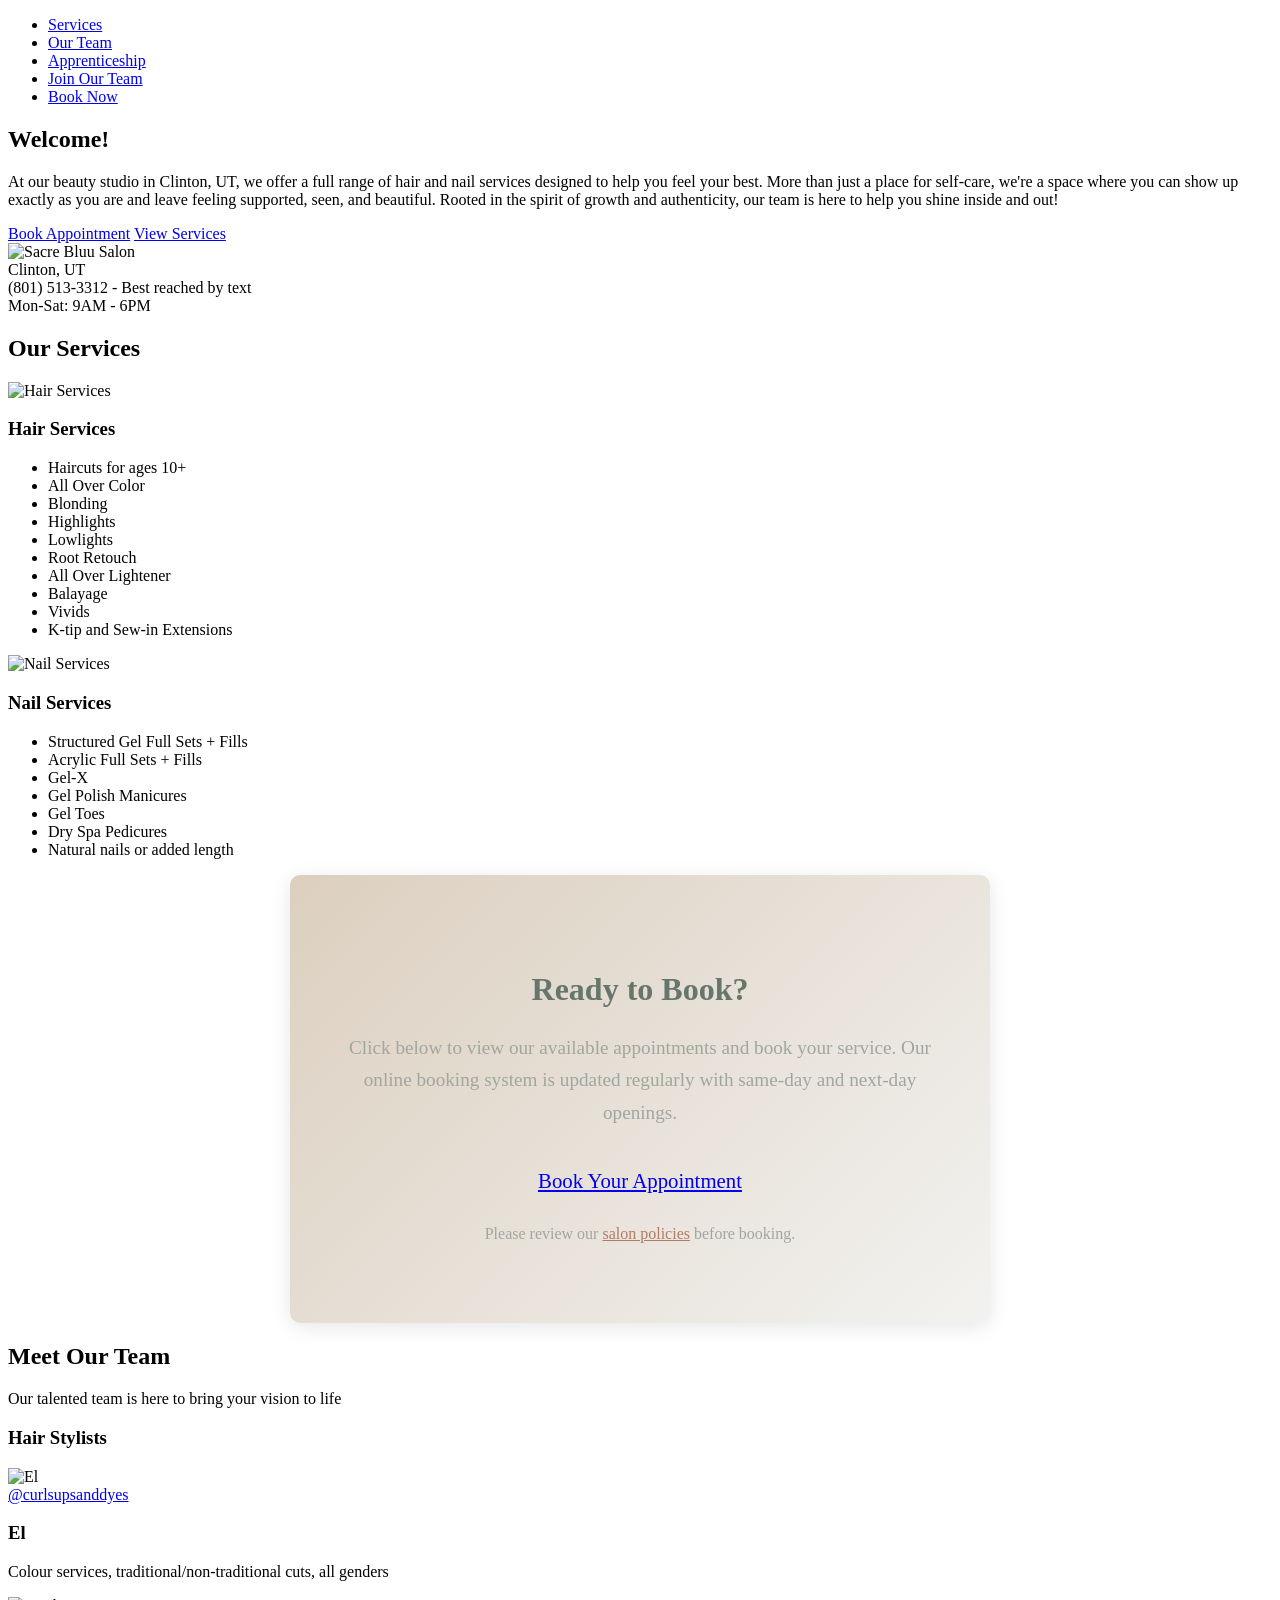
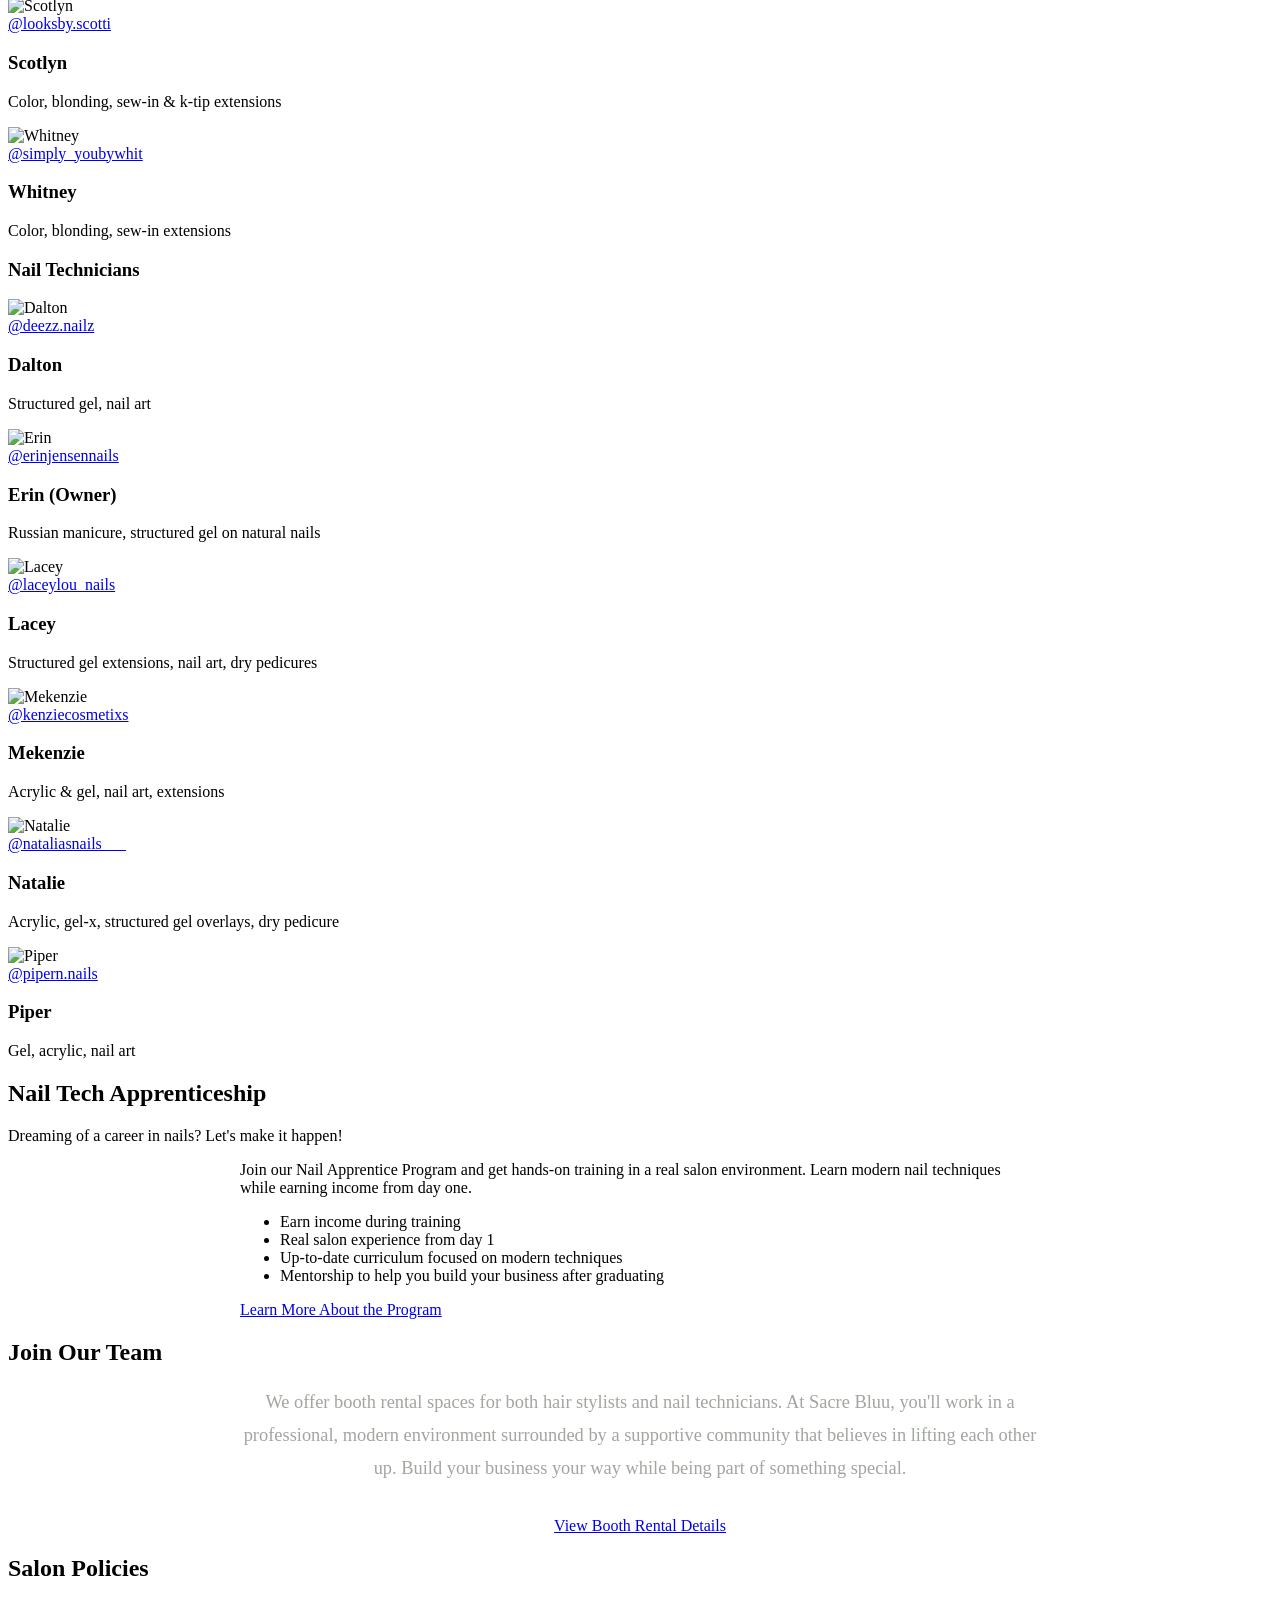
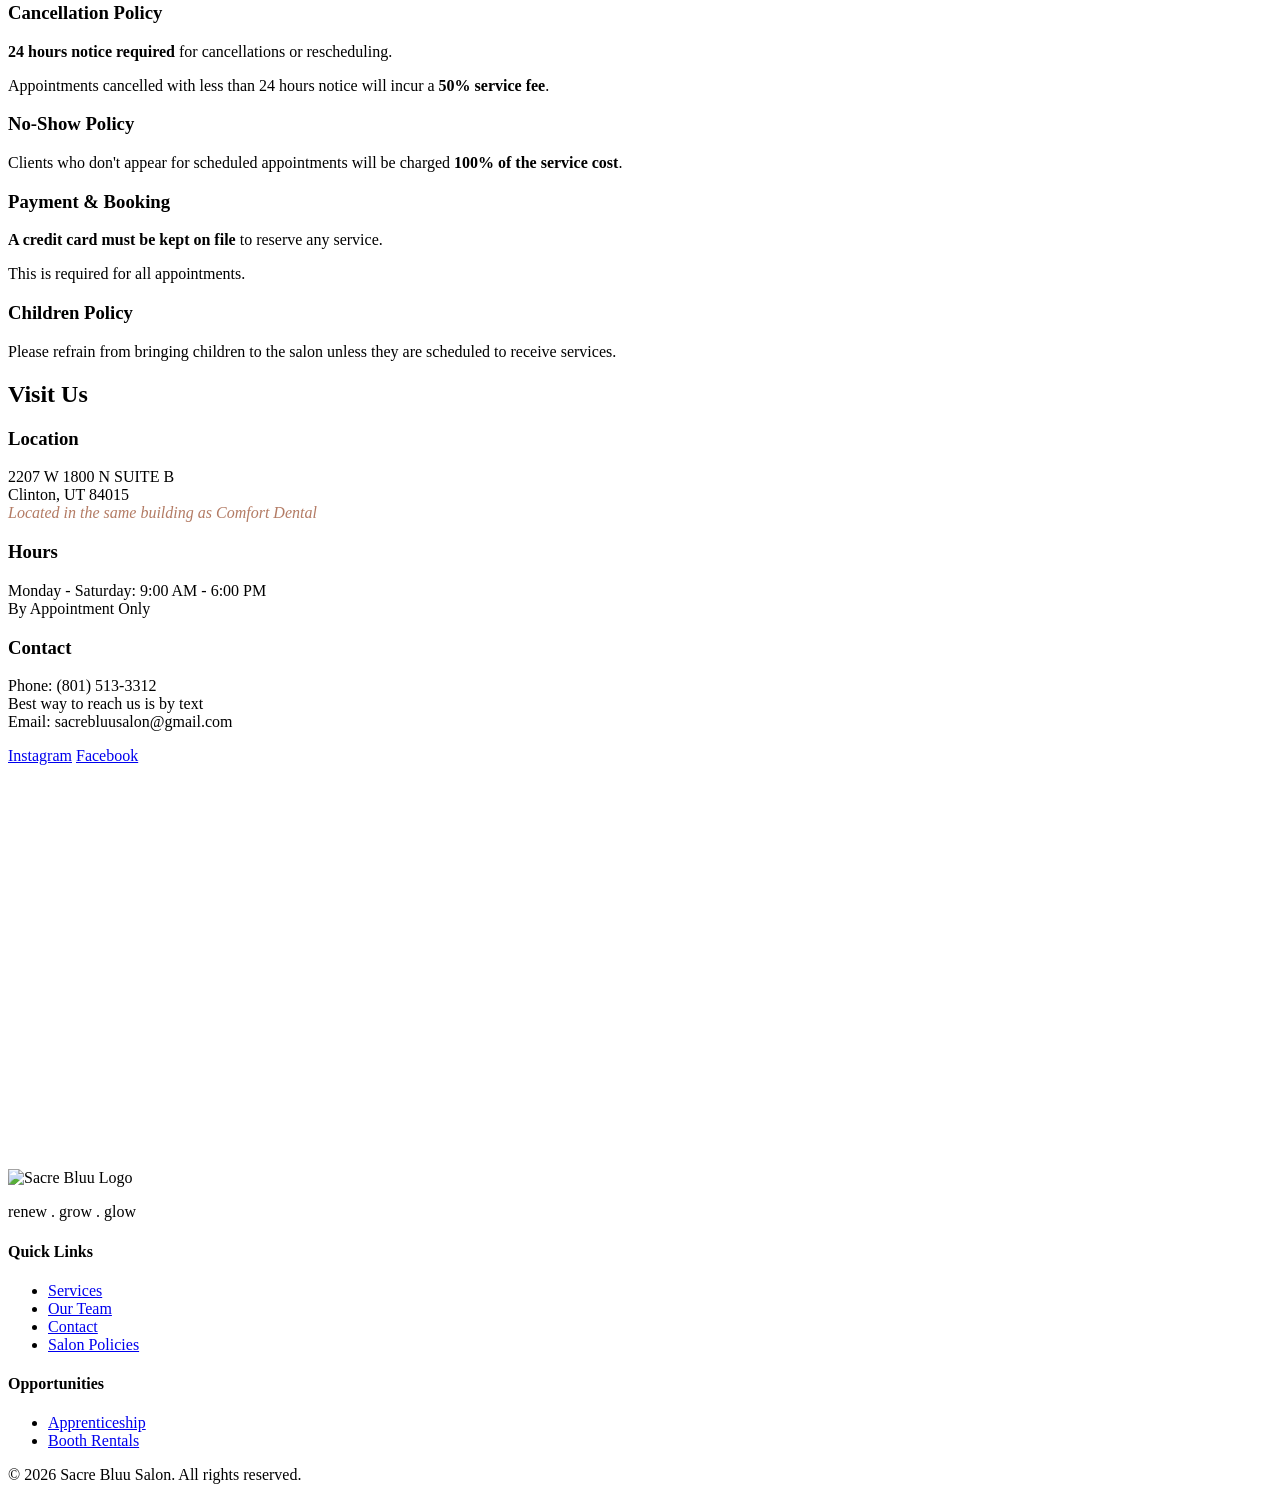
==== index.html @ 14a590ed "Remove Ireland, Macey, and Maloree from team page" ====
<!DOCTYPE html>
<html lang="en">
<head>
    <meta charset="UTF-8">
    <meta name="viewport" content="width=device-width, initial-scale=1.0">
    <title>Sacre Bluu Salon - Hair & Nail Salon in Clinton, UT</title>
    <meta name="description" content="Sacre Bluu Salon offers professional hair and nail services in Clinton, UT. Book your appointment today for a transformative beauty experience.">
    <link rel="stylesheet" href="styles-v3-contemporary.css">
    <link rel="preconnect" href="https://fonts.googleapis.com">
    <link rel="preconnect" href="https://fonts.gstatic.com" crossorigin>
    <link href="https://fonts.googleapis.com/css2?family=Hubballi&display=swap" rel="stylesheet">
</head>
<body>
    <!-- Navigation -->
    <nav class="navbar">
        <div class="container">
            <ul class="nav-menu">
                <li><a href="#services">Services</a></li>
                <li><a href="#team">Our Team</a></li>
                <li><a href="#apprenticeship">Apprenticeship</a></li>
                <li><a href="#join">Join Our Team</a></li>
                <li><a href="https://www.vagaro.com/sacrebluusalon/services" target="_blank" class="btn-book">Book Now</a></li>
            </ul>
        </div>
    </nav>

    <!-- Hero Section - Split Layout -->
    <section id="home" class="hero">
        <div class="hero-grid">
            <div class="hero-content">
                <h1>Welcome!</h1>
                <p class="hero-description">
                    At our beauty studio in Clinton, UT, we offer a full range of hair and nail services designed to help you feel your best. More than just a place for self-care, we're a space where you can show up exactly as you are and leave feeling supported, seen, and beautiful. Rooted in the spirit of growth and authenticity, our team is here to help you shine inside and out!
                </p>
                <div class="hero-buttons">
                    <a href="#booking" class="btn btn-primary">Book Appointment</a>
                    <a href="#services" class="btn btn-secondary">View Services</a>
                </div>
            </div>
            <div class="hero-visual">
                <img src="sacre_bluu_Final_2.png" alt="Sacre Bluu Salon" class="hero-logo-img">
            </div>
        </div>
    </section>

    <!-- Quick Contact Info Bar -->
    <section class="contact-bar">
        <div class="container">
            <div class="contact-info">
                <div class="contact-item">
                    <span>Clinton, UT</span>
                </div>
                <div class="contact-item">
                    <span>(801) 513-3312 - Best reached by text</span>
                </div>
                <div class="contact-item">
                    <span>Mon-Sat: 9AM - 6PM</span>
                </div>
            </div>
        </div>
    </section>

    <!-- Services Section - Grid Cards -->
    <section id="services" class="services">
        <div class="container">
            <h2 class="section-title">Our Services</h2>

            <div class="services-grid">
                <!-- Hair Services -->
                <div class="service-card">
                    <div class="service-image">
                        <img src="images/hair-1.jpg" alt="Hair Services">
                        <div class="service-overlay">
                            <h3>Hair Services</h3>
                        </div>
                    </div>
                    <div class="service-content">
                        <ul class="service-list">
                            <li>Haircuts for ages 10+</li>
                            <li>All Over Color</li>
                            <li>Blonding</li>
                            <li>Highlights</li>
                            <li>Lowlights</li>
                            <li>Root Retouch</li>
                            <li>All Over Lightener</li>
                            <li>Balayage</li>
                            <li>Vivids</li>
                            <li>K-tip and Sew-in Extensions</li>
                        </ul>
                    </div>
                </div>

                <!-- Nail Services -->
                <div class="service-card">
                    <div class="service-image">
                        <img src="images/nails-1.jpg" alt="Nail Services">
                        <div class="service-overlay">
                            <h3>Nail Services</h3>
                        </div>
                    </div>
                    <div class="service-content">
                        <ul class="service-list">
                            <li>Structured Gel Full Sets + Fills</li>
                            <li>Acrylic Full Sets + Fills</li>
                            <li>Gel-X</li>
                            <li>Gel Polish Manicures</li>
                            <li>Gel Toes</li>
                            <li>Dry Spa Pedicures</li>
                            <li>Natural nails or added length</li>
                        </ul>
                    </div>
                </div>
            </div>
        </div>
    </section>

    <!-- Booking Section - Centered -->
    <section id="booking" class="booking-section">
        <div class="container">
            <div style="max-width: 700px; margin: 0 auto; text-align: center;">
                <div style="background: linear-gradient(135deg, #dccfbf 0%, #f2f2f0 100%); padding: 4rem 3rem; border-radius: 10px; box-shadow: 0 4px 20px rgba(0,0,0,0.1);">
                    <h3 style="color: #66766c; font-size: 2rem; margin-bottom: 1.5rem;">Ready to Book?</h3>
                    <p style="color: #a1a69f; font-size: 1.2rem; margin-bottom: 2.5rem; line-height: 1.7;">
                        Click below to view our available appointments and book your service. Our online booking system is updated regularly with same-day and next-day openings.
                    </p>
                    <a href="https://www.vagaro.com/sacrebluusalon/services" target="_blank" class="btn btn-primary" style="font-size: 1.3rem; padding: 1.2rem 3rem;">Book Your Appointment</a>
                    <p style="color: #a1a69f; margin-top: 2rem; font-size: 1rem;">
                        Please review our <a href="#policies" style="color: #b37b64;">salon policies</a> before booking.
                    </p>
                </div>
            </div>
        </div>
    </section>

    <!-- Team Section - Grid with Hover Effects -->
    <section id="team" class="team">
        <div class="container">
            <h2 class="section-title">Meet Our Team</h2>
            <p class="section-subtitle">Our talented team is here to bring your vision to life</p>

            <!-- Hair Stylists -->
            <h3 class="team-group-title">Hair Stylists</h3>
            <div class="team-grid">
                <div class="team-card">
                    <div class="team-photo">
                        <img src="images/team/el.jpg" alt="El">
                        <div class="team-overlay">
                            <a href="https://www.instagram.com/curlsupsanddyes" class="portfolio-link" target="_blank">@curlsupsanddyes</a>
                        </div>
                    </div>
                    <div class="team-info">
                        <h3>El</h3>
                        <p class="specialty">Colour services, traditional/non-traditional cuts, all genders</p>
                    </div>
                </div>

                <div class="team-card">
                    <div class="team-photo">
                        <img src="images/team/scotlyn.jpg" alt="Scotlyn">
                        <div class="team-overlay">
                            <a href="https://www.instagram.com/looksby.scotti" class="portfolio-link" target="_blank">@looksby.scotti</a>
                        </div>
                    </div>
                    <div class="team-info">
                        <h3>Scotlyn</h3>
                        <p class="specialty">Color, blonding, sew-in & k-tip extensions</p>
                    </div>
                </div>

                <div class="team-card">
                    <div class="team-photo">
                        <img src="images/team/whitney.jpg" alt="Whitney">
                        <div class="team-overlay">
                            <a href="https://www.instagram.com/simply_youbywhit" class="portfolio-link" target="_blank">@simply_youbywhit</a>
                        </div>
                    </div>
                    <div class="team-info">
                        <h3>Whitney</h3>
                        <p class="specialty">Color, blonding, sew-in extensions</p>
                    </div>
                </div>
            </div>

            <!-- Nail Technicians -->
            <h3 class="team-group-title">Nail Technicians</h3>
            <div class="team-grid">
                <div class="team-card">
                    <div class="team-photo">
                        <img src="images/team/dalton.jpg" alt="Dalton">
                        <div class="team-overlay">
                            <a href="https://www.instagram.com/deezz.nailz" class="portfolio-link" target="_blank">@deezz.nailz</a>
                        </div>
                    </div>
                    <div class="team-info">
                        <h3>Dalton</h3>
                        <p class="specialty">Structured gel, nail art</p>
                    </div>
                </div>

                <div class="team-card">
                    <div class="team-photo">
                        <img src="images/team/erin.jpg" alt="Erin">
                        <div class="team-overlay">
                            <a href="https://www.instagram.com/erinjensennails" class="portfolio-link" target="_blank">@erinjensennails</a>
                        </div>
                    </div>
                    <div class="team-info">
                        <h3>Erin (Owner)</h3>
                        <p class="specialty">Russian manicure, structured gel on natural nails</p>
                    </div>
                </div>

                <div class="team-card">
                    <div class="team-photo">
                        <img src="images/team/lacey.jpg" alt="Lacey">
                        <div class="team-overlay">
                            <a href="https://www.instagram.com/laceylou_nails" class="portfolio-link" target="_blank">@laceylou_nails</a>
                        </div>
                    </div>
                    <div class="team-info">
                        <h3>Lacey</h3>
                        <p class="specialty">Structured gel extensions, nail art, dry pedicures</p>
                    </div>
                </div>

                <div class="team-card">
                    <div class="team-photo">
                        <img src="images/team/mekenzie.jpg" alt="Mekenzie">
                        <div class="team-overlay">
                            <a href="https://www.instagram.com/kenziecosmetixs" class="portfolio-link" target="_blank">@kenziecosmetixs</a>
                        </div>
                    </div>
                    <div class="team-info">
                        <h3>Mekenzie</h3>
                        <p class="specialty">Acrylic & gel, nail art, extensions</p>
                    </div>
                </div>

                <div class="team-card">
                    <div class="team-photo">
                        <img src="images/team/natalie.jpg" alt="Natalie">
                        <div class="team-overlay">
                            <a href="https://www.instagram.com/nataliasnails___" class="portfolio-link" target="_blank">@nataliasnails___</a>
                        </div>
                    </div>
                    <div class="team-info">
                        <h3>Natalie</h3>
                        <p class="specialty">Acrylic, gel-x, structured gel overlays, dry pedicure</p>
                    </div>
                </div>

                <div class="team-card">
                    <div class="team-photo">
                        <img src="images/team/piper.jpg" alt="Piper">
                        <div class="team-overlay">
                            <a href="https://www.instagram.com/pipern.nails" class="portfolio-link" target="_blank">@pipern.nails</a>
                        </div>
                    </div>
                    <div class="team-info">
                        <h3>Piper</h3>
                        <p class="specialty">Gel, acrylic, nail art</p>
                    </div>
                </div>
            </div>
        </div>
    </section>

    <!-- Nail Tech Apprenticeship Section -->
    <section id="apprenticeship" class="opportunities">
        <div class="container">
            <h2 class="section-title">Nail Tech Apprenticeship</h2>
            <p class="section-subtitle">Dreaming of a career in nails? Let's make it happen!</p>

            <div style="max-width: 800px; margin: 0 auto;">
                <div class="opportunity-featured">
                    <p>Join our Nail Apprentice Program and get hands-on training in a real salon environment. Learn modern nail techniques while earning income from day one.</p>
                    <ul class="opportunity-details">
                        <li>Earn income during training</li>
                        <li>Real salon experience from day 1</li>
                        <li>Up-to-date curriculum focused on modern techniques</li>
                        <li>Mentorship to help you build your business after graduating</li>
                    </ul>
                    <a href="apprenticeship.html" class="btn btn-primary">Learn More About the Program</a>
                </div>
            </div>
        </div>
    </section>

    <!-- Join Our Team Section -->
    <section id="join" class="booking-section">
        <div class="container">
            <h2 class="section-title">Join Our Team</h2>

            <div style="max-width: 800px; margin: 0 auto; text-align: center;">
                <p style="color: #a1a69f; font-size: 1.15rem; line-height: 1.8; margin-bottom: 2rem;">
                    We offer booth rental spaces for both hair stylists and nail technicians. At Sacre Bluu, you'll work in a professional, modern environment surrounded by a supportive community that believes in lifting each other up. Build your business your way while being part of something special.
                </p>
                <a href="booth-rentals.html" class="btn btn-primary">View Booth Rental Details</a>
            </div>
        </div>
    </section>

    <!-- Salon Policies Section -->
    <section id="policies" class="policies-section">
        <div class="container">
            <h2 class="section-title">Salon Policies</h2>

            <div class="policies-grid">
                <div class="policy-card">
                    <h3>Cancellation Policy</h3>
                    <p><strong>24 hours notice required</strong> for cancellations or rescheduling.</p>
                    <p>Appointments cancelled with less than 24 hours notice will incur a <strong>50% service fee</strong>.</p>
                </div>

                <div class="policy-card">
                    <h3>No-Show Policy</h3>
                    <p>Clients who don't appear for scheduled appointments will be charged <strong>100% of the service cost</strong>.</p>
                </div>

                <div class="policy-card">
                    <h3>Payment & Booking</h3>
                    <p><strong>A credit card must be kept on file</strong> to reserve any service.</p>
                    <p>This is required for all appointments.</p>
                </div>

                <div class="policy-card">
                    <h3>Children Policy</h3>
                    <p>Please refrain from bringing children to the salon unless they are scheduled to receive services.</p>
                </div>
            </div>
        </div>
    </section>

    <!-- Contact Section -->
    <section id="contact" class="contact">
        <div class="container">
            <h2 class="section-title">Visit Us</h2>
            <div class="contact-grid">
                <div class="contact-details">
                    <h3>Location</h3>
                    <p>2207 W 1800 N SUITE B<br>
                    Clinton, UT 84015<br>
                    <em style="color: #b37b64;">Located in the same building as Comfort Dental</em></p>

                    <h3>Hours</h3>
                    <p>Monday - Saturday: 9:00 AM - 6:00 PM<br>By Appointment Only</p>

                    <h3>Contact</h3>
                    <p>Phone: (801) 513-3312<br>
                    Best way to reach us is by text<br>
                    Email: sacrebluusalon@gmail.com</p>

                    <div class="social-links">
                        <a href="https://www.instagram.com/sacrebluusalon" target="_blank">Instagram</a>
                        <a href="https://www.facebook.com/share/1ECDSo3Jy6/" target="_blank">Facebook</a>
                    </div>
                </div>
                <div class="contact-map">
                    <!-- Google Maps Embed -->
                    <iframe
                        src="https://www.google.com/maps/embed?pb=!1m18!1m12!1m3!1d3006.8!2d-112.0655!3d41.1526!2m3!1f0!2f0!3f0!3m2!1i1024!2i768!4f13.1!3m3!1m2!1s0x8753057e8c8e8e5!2s2207+W+1800+N+Suite+B,+Clinton,+UT+84015!5e0!3m2!1sen!2sus!4v1234567890"
                        width="100%"
                        height="400"
                        style="border:0;"
                        allowfullscreen=""
                        loading="lazy"
                        referrerpolicy="no-referrer-when-downgrade">
                    </iframe>
                </div>
            </div>
        </div>
    </section>

    <!-- Footer -->
    <footer class="footer">
        <div class="container">
            <div class="footer-content">
                <div class="footer-section">
                    <img src="sacre_bluu_Final_2.png" alt="Sacre Bluu Logo" class="footer-logo">
                    <p>renew . grow . glow</p>
                </div>
                <div class="footer-section">
                    <h4>Quick Links</h4>
                    <ul>
                        <li><a href="#services">Services</a></li>
                        <li><a href="#team">Our Team</a></li>
                        <li><a href="#contact">Contact</a></li>
                        <li><a href="#policies">Salon Policies</a></li>
                    </ul>
                </div>
                <div class="footer-section">
                    <h4>Opportunities</h4>
                    <ul>
                        <li><a href="apprenticeship.html">Apprenticeship</a></li>
                        <li><a href="booth-rentals.html">Booth Rentals</a></li>
                    </ul>
                </div>
            </div>
            <div class="footer-bottom">
                <p>&copy; 2026 Sacre Bluu Salon. All rights reserved.</p>
            </div>
        </div>
    </footer>
</body>
</html>
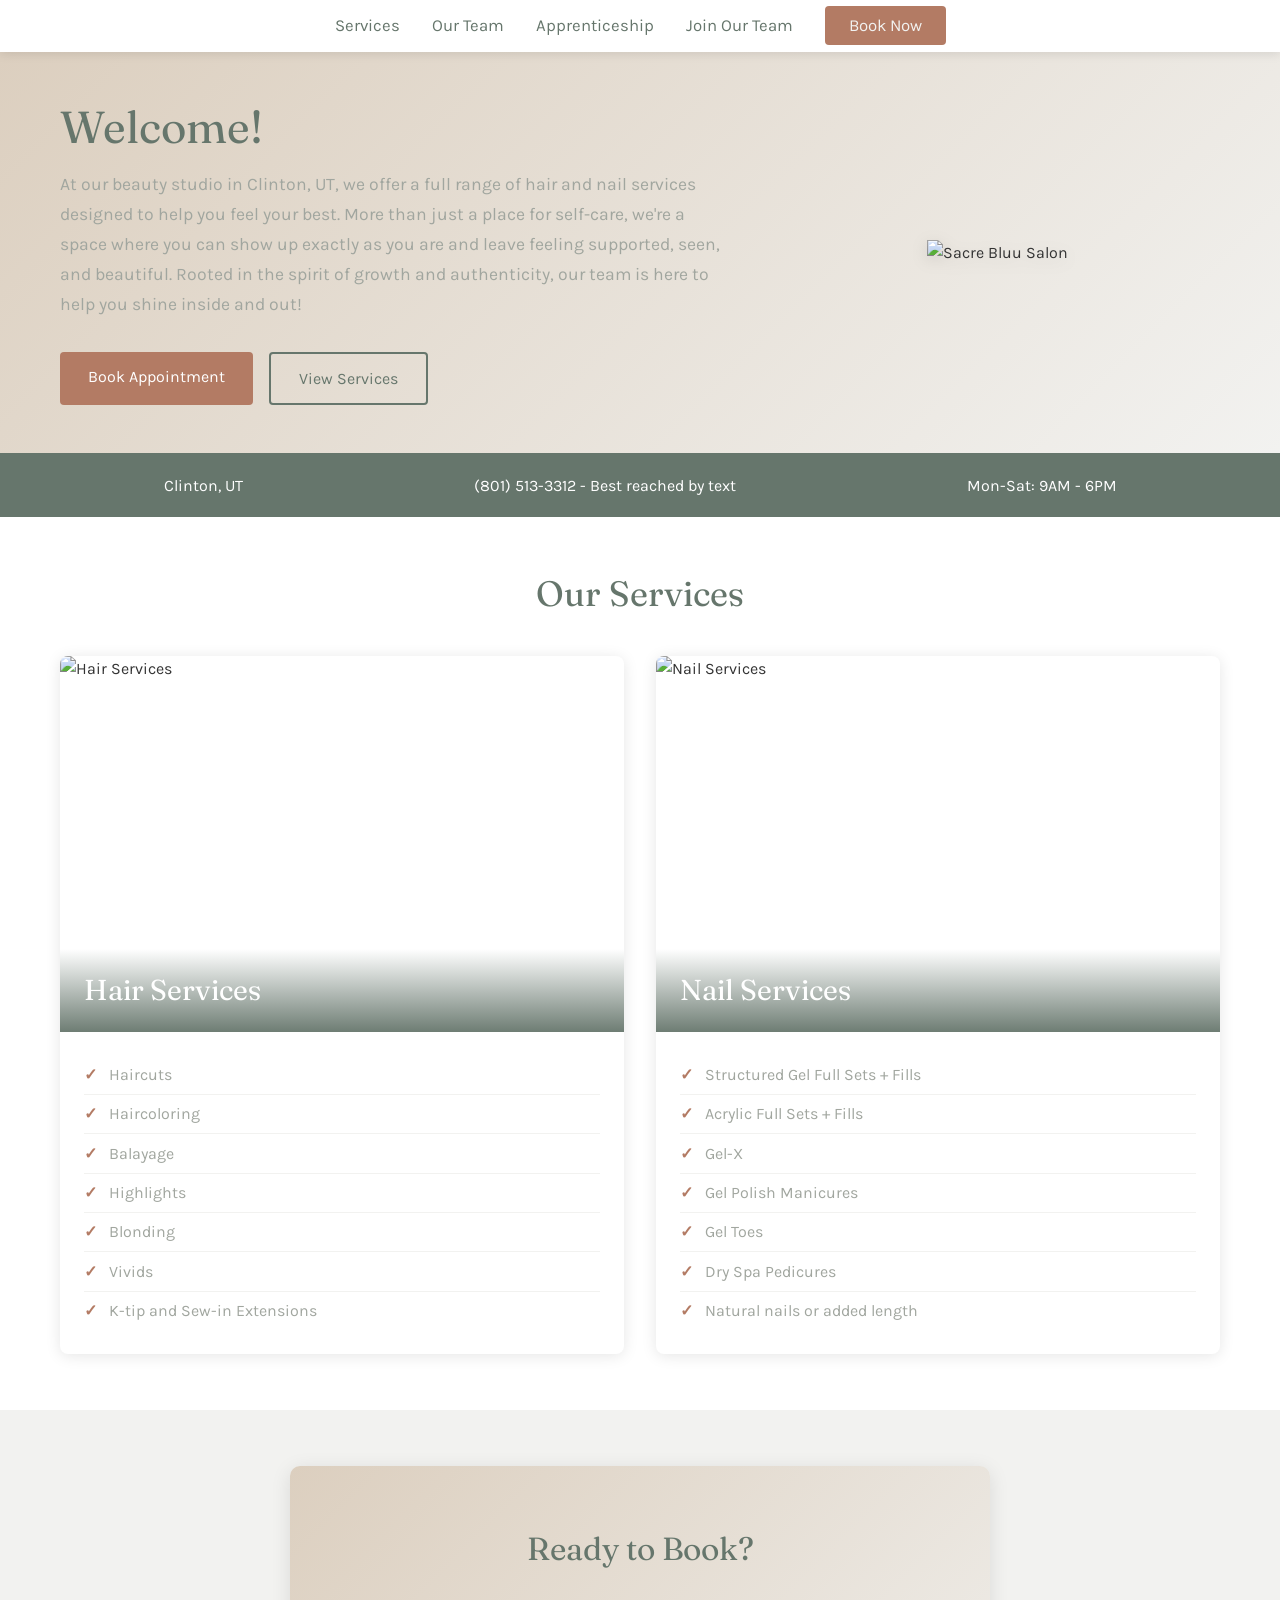
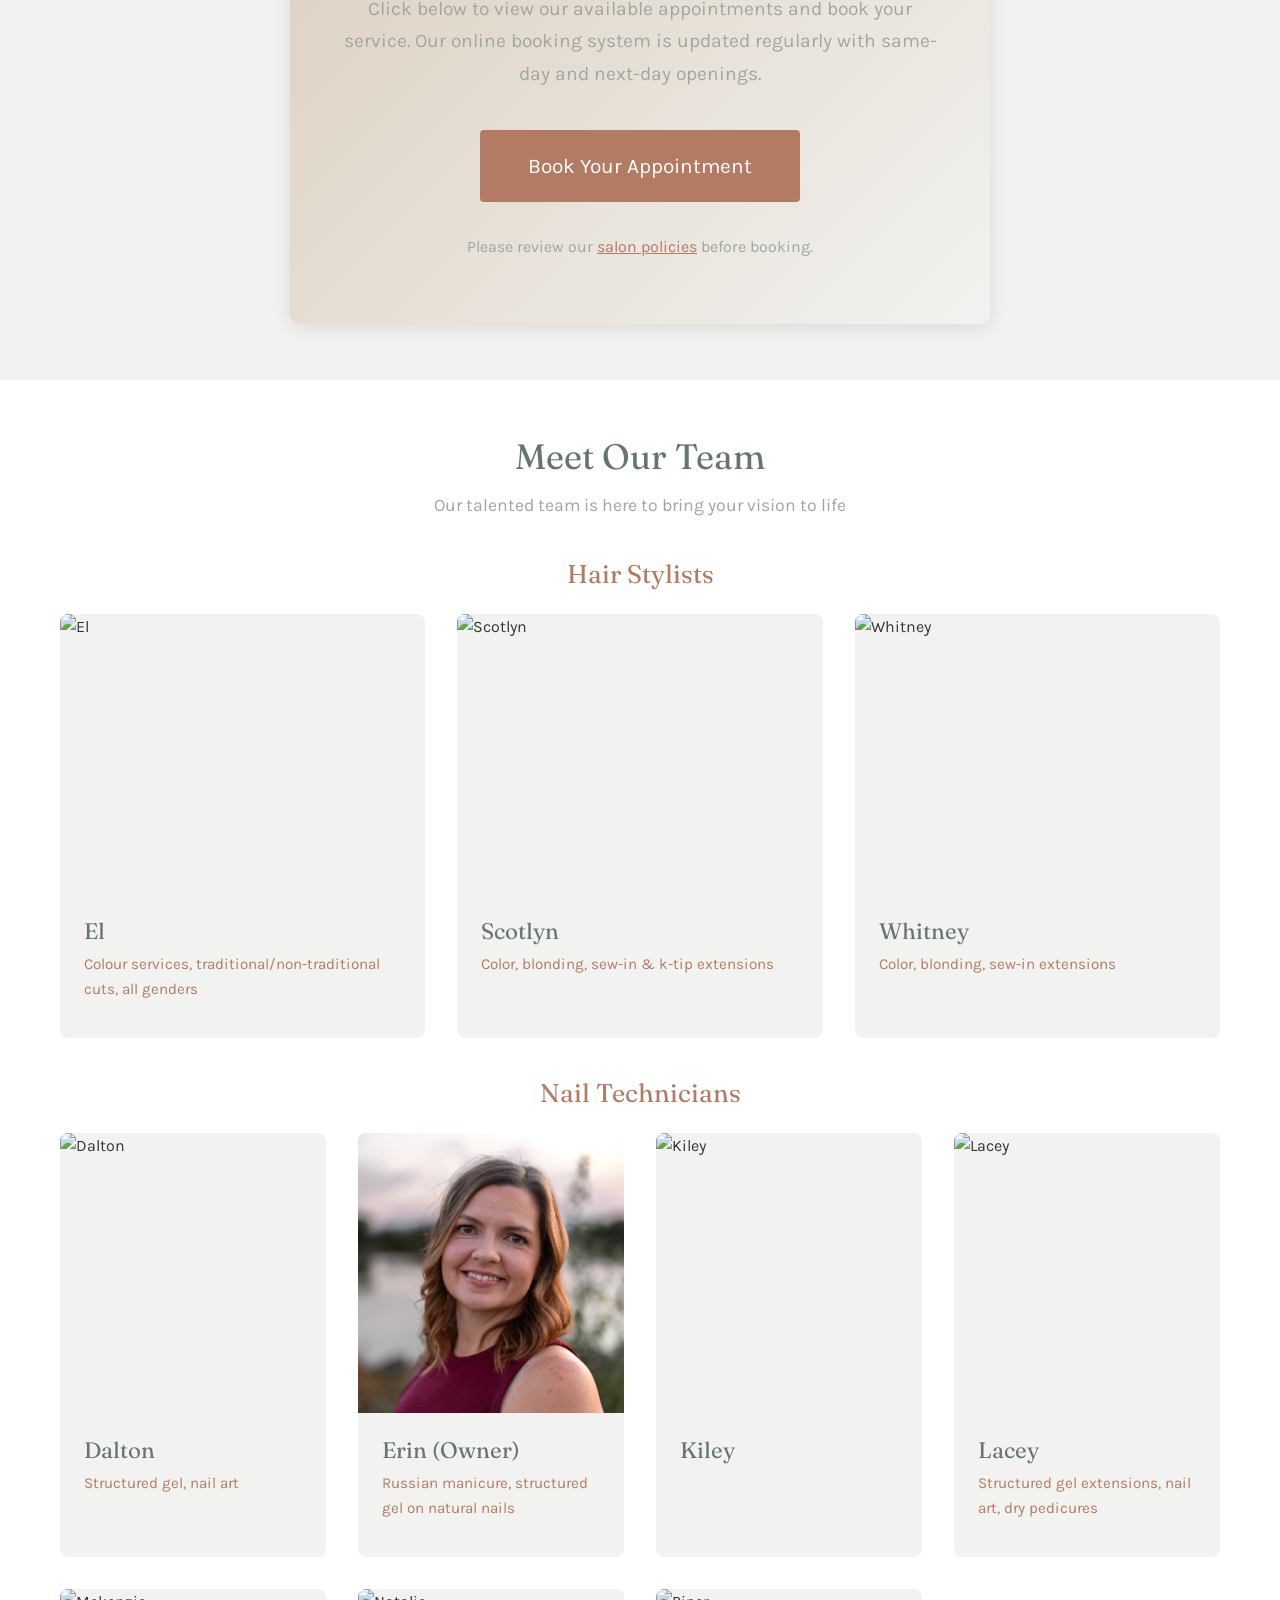
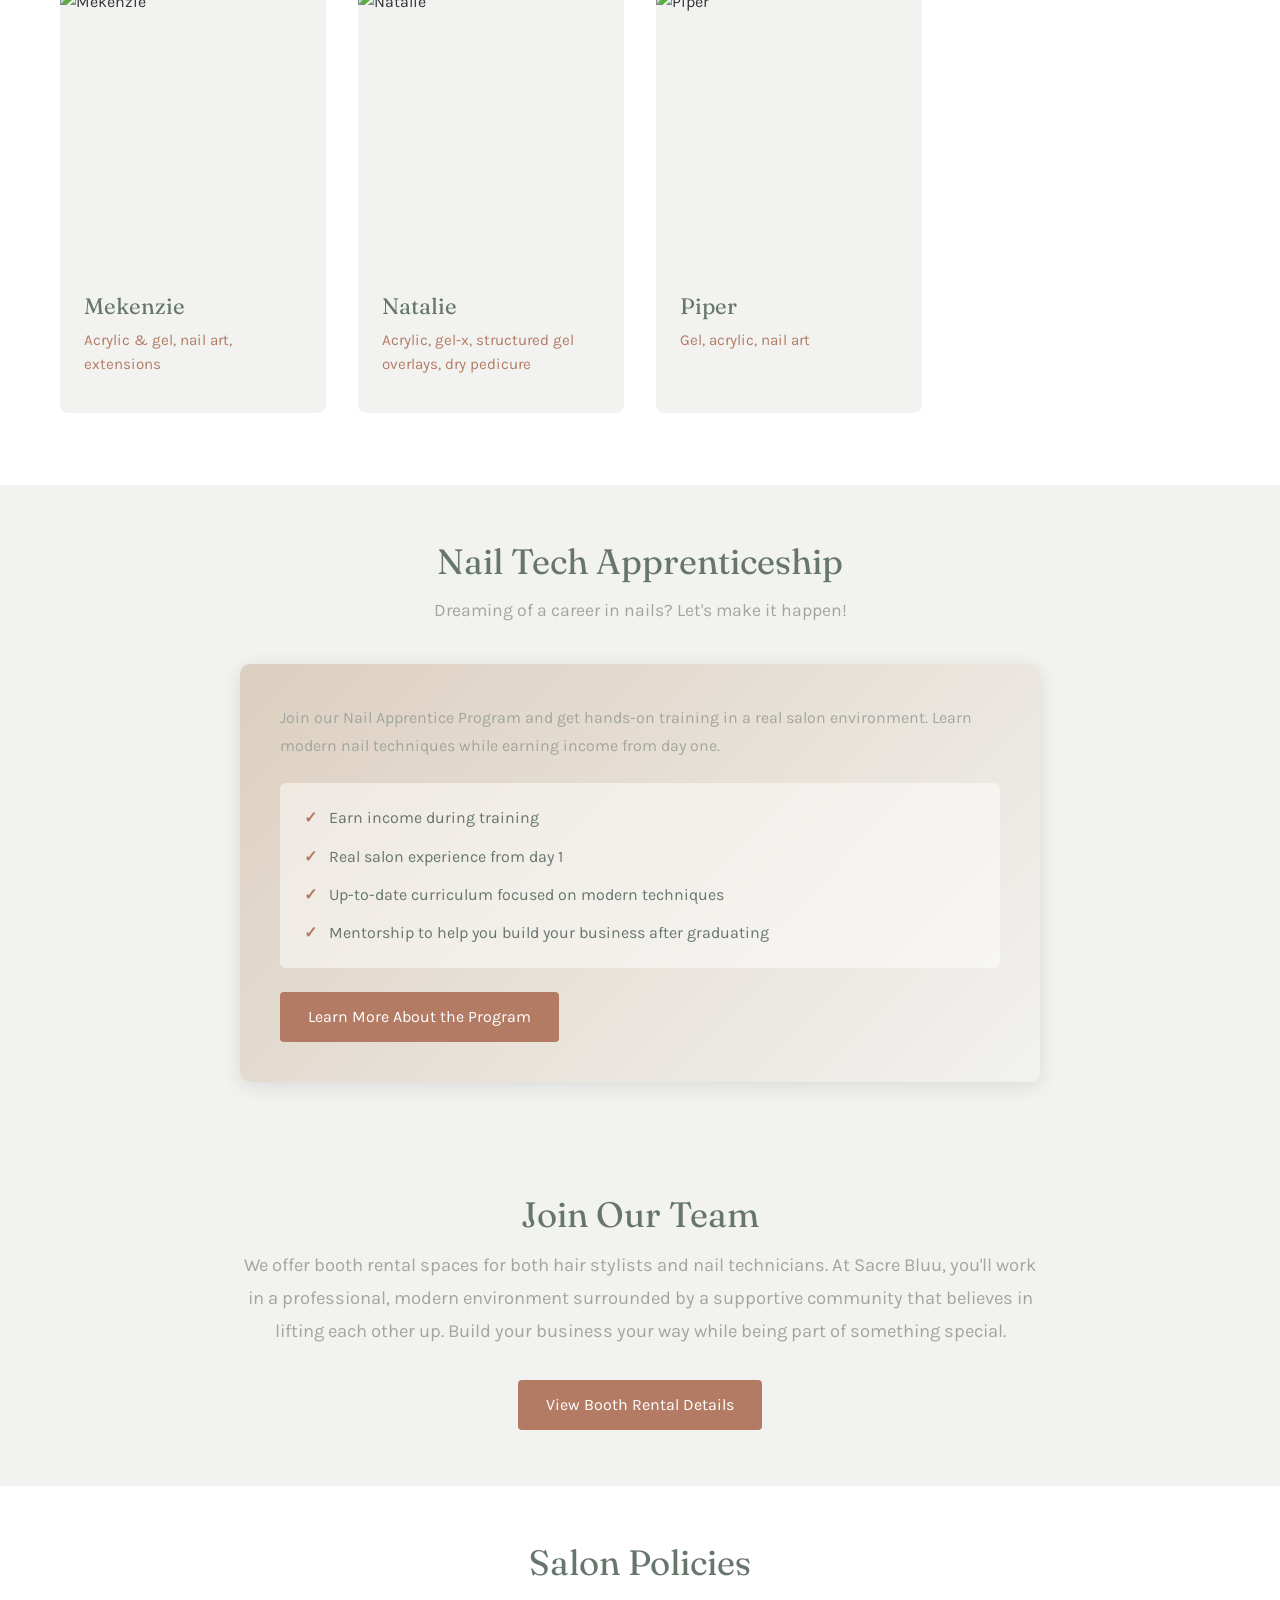
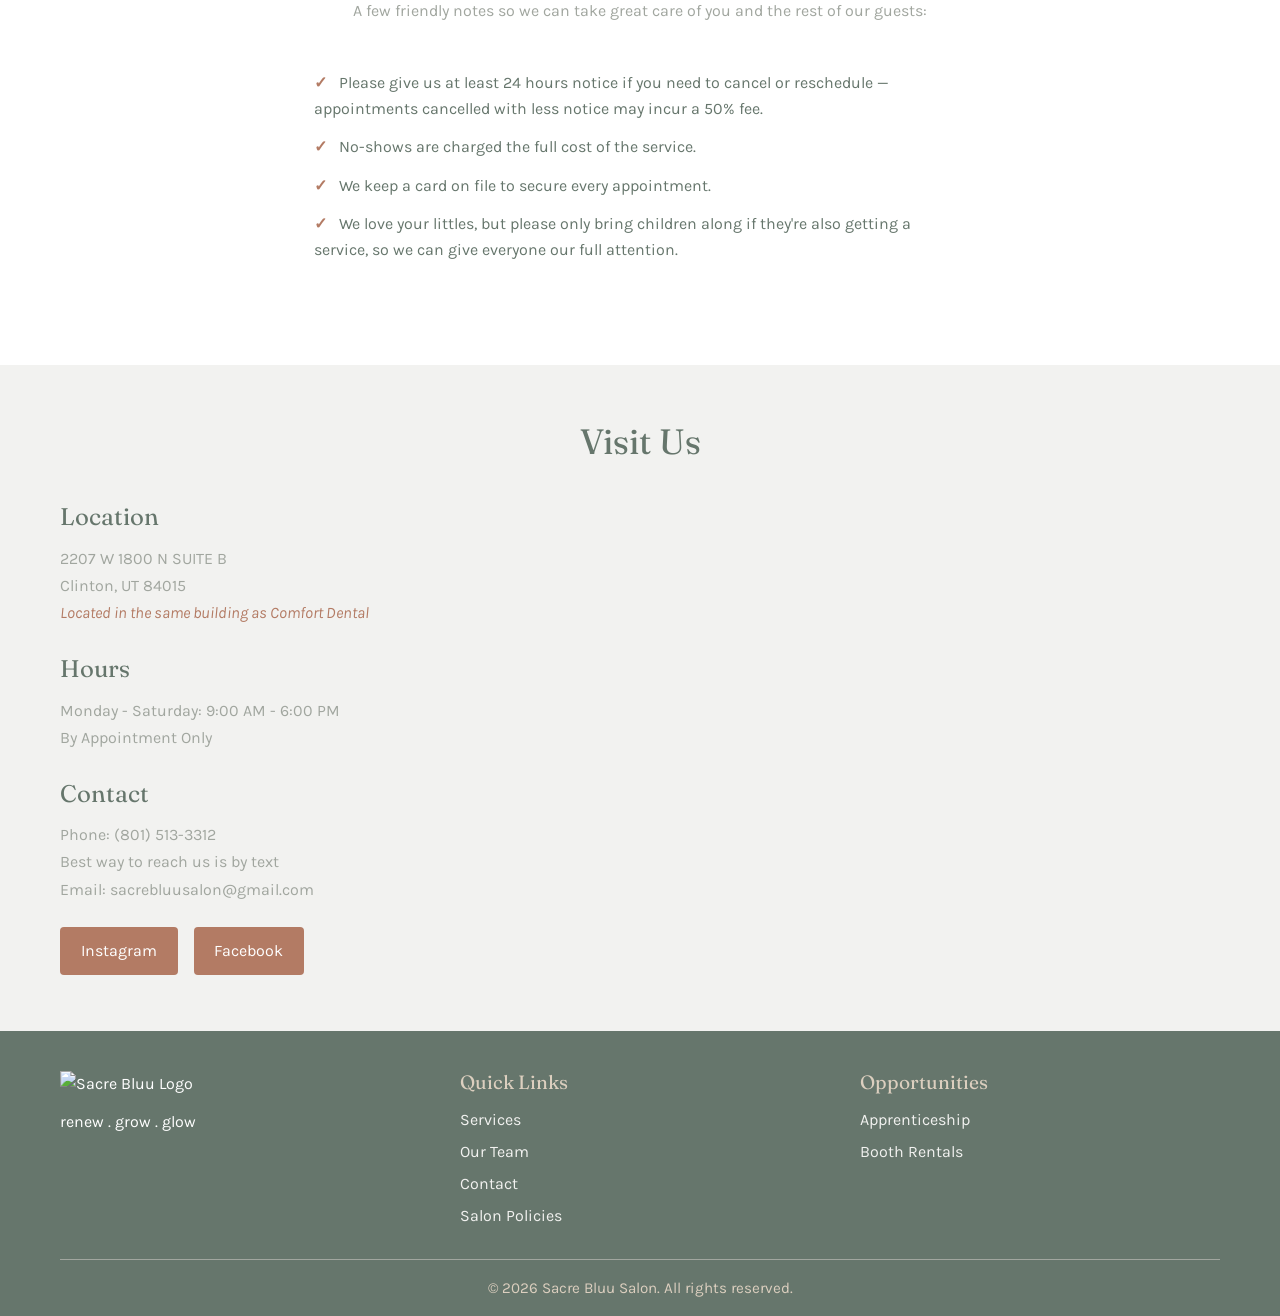
==== commit 4cb88765: "Update apprenticeship, booth rentals, and team pages - Apprenticeship: new schedule/pricing/dates, l" ====
--- a/index.html
+++ b/index.html
@@ -8,7 +8,7 @@
     <link rel="stylesheet" href="styles-v3-contemporary.css">
     <link rel="preconnect" href="https://fonts.googleapis.com">
     <link rel="preconnect" href="https://fonts.gstatic.com" crossorigin>
-    <link href="https://fonts.googleapis.com/css2?family=Hubballi&display=swap" rel="stylesheet">
+    <link href="https://fonts.googleapis.com/css2?family=Fraunces:opsz,wght@9..144,300..700&family=Karla:wght@400;500;600;700&display=swap" rel="stylesheet">
 </head>
 <body>
     <!-- Navigation -->
@@ -17,8 +17,8 @@
             <ul class="nav-menu">
                 <li><a href="#services">Services</a></li>
                 <li><a href="#team">Our Team</a></li>
-                <li><a href="#apprenticeship">Apprenticeship</a></li>
-                <li><a href="#join">Join Our Team</a></li>
+                <li><a href="apprenticeship.html">Apprenticeship</a></li>
+                <li><a href="booth-rentals.html">Join Our Team</a></li>
                 <li><a href="https://www.vagaro.com/sacrebluusalon/services" target="_blank" class="btn-book">Book Now</a></li>
             </ul>
         </div>
@@ -68,7 +68,7 @@
             <div class="services-grid">
                 <!-- Hair Services -->
                 <div class="service-card">
-                    <div class="service-image">
+                    <div class="service-image short">
                         <img src="images/hair-1.jpg" alt="Hair Services">
                         <div class="service-overlay">
                             <h3>Hair Services</h3>
@@ -76,14 +76,11 @@
                     </div>
                     <div class="service-content">
                         <ul class="service-list">
-                            <li>Haircuts for ages 10+</li>
-                            <li>All Over Color</li>
+                            <li>Haircuts</li>
+                            <li>Haircoloring</li>
+                            <li>Balayage</li>
+                            <li>Highlights</li>
                             <li>Blonding</li>
-                            <li>Highlights</li>
-                            <li>Lowlights</li>
-                            <li>Root Retouch</li>
-                            <li>All Over Lightener</li>
-                            <li>Balayage</li>
                             <li>Vivids</li>
                             <li>K-tip and Sew-in Extensions</li>
                         </ul>
@@ -92,7 +89,7 @@
 
                 <!-- Nail Services -->
                 <div class="service-card">
-                    <div class="service-image">
+                    <div class="service-image short">
                         <img src="images/nails-1.jpg" alt="Nail Services">
                         <div class="service-overlay">
                             <h3>Nail Services</h3>
@@ -199,7 +196,7 @@
 
                 <div class="team-card">
                     <div class="team-photo">
-                        <img src="images/team/erin.jpg" alt="Erin">
+                        <img src="images/team/erin3.jpg" alt="Erin" style="object-position: center 8%;">
                         <div class="team-overlay">
                             <a href="https://www.instagram.com/erinjensennails" class="portfolio-link" target="_blank">@erinjensennails</a>
                         </div>
@@ -207,6 +204,18 @@
                     <div class="team-info">
                         <h3>Erin (Owner)</h3>
                         <p class="specialty">Russian manicure, structured gel on natural nails</p>
+                    </div>
+                </div>
+
+                <div class="team-card">
+                    <div class="team-photo">
+                        <img src="images/team/kiley.jpg" alt="Kiley">
+                        <div class="team-overlay">
+                            <a href="https://www.instagram.com/n4sty_nails" class="portfolio-link" target="_blank">@n4sty_nails</a>
+                        </div>
+                    </div>
+                    <div class="team-info">
+                        <h3>Kiley</h3>
                     </div>
                 </div>
 
@@ -305,28 +314,16 @@
         <div class="container">
             <h2 class="section-title">Salon Policies</h2>
 
-            <div class="policies-grid">
-                <div class="policy-card">
-                    <h3>Cancellation Policy</h3>
-                    <p><strong>24 hours notice required</strong> for cancellations or rescheduling.</p>
-                    <p>Appointments cancelled with less than 24 hours notice will incur a <strong>50% service fee</strong>.</p>
-                </div>
-
-                <div class="policy-card">
-                    <h3>No-Show Policy</h3>
-                    <p>Clients who don't appear for scheduled appointments will be charged <strong>100% of the service cost</strong>.</p>
-                </div>
-
-                <div class="policy-card">
-                    <h3>Payment & Booking</h3>
-                    <p><strong>A credit card must be kept on file</strong> to reserve any service.</p>
-                    <p>This is required for all appointments.</p>
-                </div>
-
-                <div class="policy-card">
-                    <h3>Children Policy</h3>
-                    <p>Please refrain from bringing children to the salon unless they are scheduled to receive services.</p>
-                </div>
+            <div style="max-width: 700px; margin: 0 auto;">
+                <p style="color: #a1a69f; text-align: center; margin-bottom: 1.5rem; line-height: 1.7;">
+                    A few friendly notes so we can take great care of you and the rest of our guests:
+                </p>
+                <ul class="opportunity-details">
+                    <li>Please give us at least 24 hours notice if you need to cancel or reschedule — appointments cancelled with less notice may incur a 50% fee.</li>
+                    <li>No-shows are charged the full cost of the service.</li>
+                    <li>We keep a card on file to secure every appointment.</li>
+                    <li>We love your littles, but please only bring children along if they're also getting a service, so we can give everyone our full attention.</li>
+                </ul>
             </div>
         </div>
     </section>
--- a/styles-v3-contemporary.css
+++ b/styles-v3-contemporary.css
@@ -0,0 +1,907 @@
+/*
+  Sacre Bluu Salon - Version 3: Contemporary Grid Layout
+
+  Color Palette (from style guide):
+  - #66766c (muted sage green)
+  - #b37b64 (earthy terracotta)
+  - #a1a69f (sophisticated gray-green)
+  - #dccfbf (creamy beige)
+  - #f2f2f0 (subtle off-white)
+
+  Typography: Fraunces (headlines), Karla (body & UI text)
+
+  Layout Features:
+  - Hero with split layout (text left, logo right)
+  - Services in grid cards (compact, images above text)
+  - Booking with side-by-side info
+  - Team grid with hover effects
+  - Opportunities in horizontal layout
+  - Modern asymmetric spacing
+  - Tighter, more compact layout
+  - Less padding, more content visible
+*/
+
+/* ===== RESET & BASE STYLES ===== */
+* {
+    margin: 0;
+    padding: 0;
+    box-sizing: border-box;
+}
+
+body {
+    font-family: 'Karla', sans-serif;
+    color: #333;
+    line-height: 1.6;
+    background-color: #f2f2f0;
+}
+
+.container {
+    max-width: 1200px;
+    margin: 0 auto;
+    padding: 0 20px;
+}
+
+/* ===== TYPOGRAPHY ===== */
+h1, h2, h3, h4 {
+    font-family: 'Fraunces', serif;
+    font-weight: 400;
+    line-height: 1.2;
+}
+
+h1 {
+    font-size: 2.8rem;
+    margin-bottom: 1rem;
+}
+
+h2 {
+    font-size: 2.2rem;
+}
+
+h3 {
+    font-size: 1.6rem;
+}
+
+h4 {
+    font-size: 1.3rem;
+}
+
+.section-title {
+    text-align: center;
+    color: #66766c;
+    margin-bottom: 0.8rem;
+}
+
+.section-subtitle {
+    text-align: center;
+    color: #a1a69f;
+    font-size: 1.1rem;
+    margin-bottom: 2.5rem;
+}
+
+/* ===== BUTTONS ===== */
+.btn {
+    display: inline-block;
+    padding: 12px 28px;
+    text-decoration: none;
+    border-radius: 4px;
+    font-size: 1rem;
+    transition: all 0.3s ease;
+    cursor: pointer;
+    border: none;
+}
+
+.btn-small {
+    padding: 8px 20px;
+    font-size: 0.95rem;
+}
+
+.btn-primary {
+    background-color: #b37b64;
+    color: white;
+}
+
+.btn-primary:hover {
+    background-color: #9a6854;
+    transform: translateY(-2px);
+}
+
+.btn-secondary {
+    background-color: transparent;
+    color: #66766c;
+    border: 2px solid #66766c;
+}
+
+.btn-secondary:hover {
+    background-color: #66766c;
+    color: white;
+}
+
+.btn-book {
+    background-color: #b37b64;
+    color: #f2f2f0 !important;
+    padding: 10px 24px;
+    border-radius: 4px;
+    text-decoration: none;
+}
+
+.btn-book:hover {
+    background-color: #9a6854;
+    color: white !important;
+}
+
+/* ===== NAVIGATION ===== */
+.navbar {
+    background-color: white;
+    box-shadow: 0 2px 10px rgba(0,0,0,0.1);
+    position: sticky;
+    top: 0;
+    z-index: 100;
+}
+
+.navbar .container {
+    display: flex;
+    justify-content: center;
+    align-items: center;
+    padding: 0.8rem 20px;
+}
+
+.logo-img {
+    height: 70px;
+    width: auto;
+}
+
+.salon-name {
+    font-size: 1.5rem;
+    font-weight: 400;
+    color: #b37b64;
+    letter-spacing: 2px;
+}
+
+.nav-menu {
+    display: flex;
+    list-style: none;
+    gap: 2rem;
+    align-items: center;
+}
+
+.nav-menu a {
+    text-decoration: none;
+    color: #66766c;
+    font-size: 1.05rem;
+    transition: color 0.3s;
+}
+
+.nav-menu a:hover {
+    color: #b37b64;
+}
+
+/* ===== HERO SECTION - SPLIT LAYOUT ===== */
+.hero {
+    background: linear-gradient(135deg, #dccfbf 0%, #f2f2f0 100%);
+    padding: 3rem 0;
+}
+
+.hero-grid {
+    display: grid;
+    grid-template-columns: 1.2fr 0.8fr;
+    gap: 3rem;
+    align-items: center;
+    max-width: 1200px;
+    margin: 0 auto;
+    padding: 0 20px;
+}
+
+.hero-content h1 {
+    color: #66766c;
+    margin-bottom: 1rem;
+}
+
+.hero-description {
+    font-size: 1.1rem;
+    color: #a1a69f;
+    margin-bottom: 2rem;
+    line-height: 1.7;
+}
+
+.hero-buttons {
+    display: flex;
+    gap: 1rem;
+    flex-wrap: wrap;
+}
+
+.hero-visual {
+    display: flex;
+    justify-content: center;
+    align-items: center;
+}
+
+.hero-logo-img {
+    max-width: 100%;
+    height: auto;
+    max-height: 280px;
+    filter: drop-shadow(0 4px 8px rgba(0,0,0,0.1));
+}
+
+/* ===== CONTACT BAR ===== */
+.contact-bar {
+    background-color: #66766c;
+    color: white;
+    padding: 1.2rem 0;
+}
+
+.contact-info {
+    display: flex;
+    justify-content: space-around;
+    align-items: center;
+    flex-wrap: wrap;
+    gap: 1.5rem;
+}
+
+.contact-item {
+    display: flex;
+    align-items: center;
+    gap: 0.5rem;
+    font-size: 1rem;
+}
+
+.contact-item .icon {
+    font-size: 1.2rem;
+}
+
+/* ===== SERVICES SECTION - GRID CARDS ===== */
+.services {
+    padding: 3.5rem 0;
+    background-color: white;
+}
+
+.services-grid {
+    display: grid;
+    grid-template-columns: repeat(auto-fit, minmax(450px, 1fr));
+    gap: 2rem;
+    margin-top: 2.5rem;
+}
+
+.service-card {
+    background-color: white;
+    border-radius: 8px;
+    overflow: hidden;
+    box-shadow: 0 2px 15px rgba(0,0,0,0.1);
+    transition: transform 0.3s, box-shadow 0.3s;
+}
+
+.service-card:hover {
+    transform: translateY(-5px);
+    box-shadow: 0 8px 30px rgba(0,0,0,0.15);
+}
+
+.service-image {
+    width: 100%;
+    height: 200px;
+    overflow: hidden;
+    position: relative;
+}
+
+.service-image img {
+    width: 100%;
+    height: 100%;
+    object-fit: cover;
+    transition: transform 0.3s;
+}
+
+.service-image.square {
+    height: auto;
+    aspect-ratio: 1 / 1;
+}
+
+.service-image.short {
+    height: auto;
+    aspect-ratio: 3 / 2;
+}
+
+.service-image.short img {
+    object-position: center;
+}
+
+.service-card:hover .service-image img {
+    transform: scale(1.05);
+}
+
+.service-overlay {
+    position: absolute;
+    bottom: 0;
+    left: 0;
+    right: 0;
+    background: linear-gradient(to top, rgba(102, 118, 108, 0.95), transparent);
+    padding: 1.5rem;
+}
+
+.service-overlay h3 {
+    color: white;
+    margin: 0;
+    font-size: 1.8rem;
+}
+
+.service-content {
+    padding: 1.5rem;
+}
+
+.service-list {
+    list-style: none;
+    color: #a1a69f;
+}
+
+.service-list li {
+    padding: 0.4rem 0;
+    border-bottom: 1px solid #f2f2f0;
+    font-size: 1rem;
+}
+
+.service-list li:last-child {
+    border-bottom: none;
+}
+
+.service-list li:before {
+    content: "✓ ";
+    color: #b37b64;
+    font-weight: bold;
+    margin-right: 0.5rem;
+}
+
+/* ===== BOOKING SECTION - SIDE BY SIDE ===== */
+.booking-section {
+    padding: 3.5rem 0;
+    background-color: #f2f2f0;
+}
+
+.booking-grid {
+    display: grid;
+    grid-template-columns: 0.9fr 1.1fr;
+    gap: 3rem;
+    margin-top: 2rem;
+}
+
+.booking-info h2 {
+    color: #66766c;
+    margin-bottom: 0.8rem;
+}
+
+.booking-subtitle {
+    color: #a1a69f;
+    font-size: 1.1rem;
+    margin-bottom: 2rem;
+}
+
+.booking-details {
+    display: flex;
+    flex-direction: column;
+    gap: 1.5rem;
+}
+
+.detail-item {
+    background-color: white;
+    padding: 1.2rem;
+    border-radius: 6px;
+    border-left: 3px solid #b37b64;
+}
+
+.detail-item h4 {
+    color: #66766c;
+    margin-bottom: 0.5rem;
+    font-size: 1.2rem;
+}
+
+.detail-item p {
+    color: #a1a69f;
+    font-size: 1rem;
+    line-height: 1.6;
+}
+
+.detail-item a {
+    color: #b37b64;
+}
+
+.booking-widget {
+    display: flex;
+    align-items: center;
+}
+
+.booking-placeholder {
+    background: linear-gradient(135deg, #66766c 0%, #a1a69f 100%);
+    padding: 3rem 2rem;
+    border-radius: 8px;
+    text-align: center;
+    width: 100%;
+    color: white;
+}
+
+.booking-placeholder p {
+    font-size: 1.1rem;
+    margin: 0.5rem 0;
+}
+
+.booking-placeholder .btn {
+    margin-top: 1.5rem;
+}
+
+/* ===== TEAM SECTION - GRID WITH HOVER EFFECTS ===== */
+.team {
+    padding: 3.5rem 0;
+    background-color: white;
+}
+
+.team-group-title {
+    color: #b37b64;
+    font-size: 1.6rem;
+    margin-top: 2.5rem;
+    margin-bottom: 0.5rem;
+    text-align: center;
+}
+
+.team-group-title:first-of-type {
+    margin-top: 1.5rem;
+}
+
+.team-grid {
+    display: grid;
+    grid-template-columns: repeat(auto-fit, minmax(250px, 1fr));
+    gap: 2rem;
+    margin-top: 1.5rem;
+    margin-bottom: 1rem;
+}
+
+.team-card {
+    background-color: #f2f2f0;
+    border-radius: 8px;
+    overflow: hidden;
+    transition: transform 0.3s, box-shadow 0.3s;
+}
+
+.team-card:hover {
+    transform: translateY(-5px);
+    box-shadow: 0 8px 25px rgba(0,0,0,0.15);
+}
+
+.team-photo {
+    width: 100%;
+    height: 280px;
+    overflow: hidden;
+    position: relative;
+}
+
+.team-photo img {
+    width: 100%;
+    height: 100%;
+    object-fit: cover;
+    transition: transform 0.3s;
+}
+
+.team-card:hover .team-photo img {
+    transform: scale(1.08);
+}
+
+.team-overlay {
+    position: absolute;
+    top: 0;
+    left: 0;
+    right: 0;
+    bottom: 0;
+    background: rgba(102, 118, 108, 0.9);
+    display: flex;
+    align-items: center;
+    justify-content: center;
+    opacity: 0;
+    transition: opacity 0.3s;
+}
+
+.team-card:hover .team-overlay {
+    opacity: 1;
+}
+
+.portfolio-link {
+    background-color: #b37b64;
+    color: white;
+    padding: 0.8rem 1.5rem;
+    border-radius: 4px;
+    text-decoration: none;
+    font-size: 1rem;
+    transition: background-color 0.3s;
+}
+
+.portfolio-link:hover {
+    background-color: #9a6854;
+}
+
+.team-info {
+    padding: 1.5rem;
+}
+
+.team-info h3 {
+    color: #66766c;
+    margin-bottom: 0.5rem;
+    font-size: 1.4rem;
+}
+
+.specialty {
+    color: #b37b64;
+    font-size: 0.95rem;
+    margin-bottom: 0.8rem;
+}
+
+.bio {
+    color: #a1a69f;
+    line-height: 1.6;
+    font-size: 0.95rem;
+}
+
+/* ===== OPPORTUNITIES SECTION - HORIZONTAL LAYOUT ===== */
+.opportunities {
+    padding: 3.5rem 0;
+    background-color: #f2f2f0;
+}
+
+.opportunities-layout {
+    display: grid;
+    grid-template-columns: 1.2fr 0.8fr;
+    gap: 2.5rem;
+    margin-top: 2.5rem;
+}
+
+.opportunity-featured {
+    background: linear-gradient(135deg, #dccfbf 0%, #f2f2f0 100%);
+    padding: 2.5rem;
+    border-radius: 10px;
+    box-shadow: 0 4px 20px rgba(0,0,0,0.1);
+}
+
+.opportunity-icon {
+    font-size: 3rem;
+    margin-bottom: 1rem;
+}
+
+.opportunity-featured h3 {
+    color: #66766c;
+    margin-bottom: 0.8rem;
+    font-size: 1.8rem;
+}
+
+.opportunity-highlight {
+    color: #b37b64;
+    font-size: 1.2rem;
+    font-weight: bold;
+    margin-bottom: 1rem;
+}
+
+.opportunity-featured p {
+    color: #a1a69f;
+    margin-bottom: 1rem;
+    line-height: 1.7;
+}
+
+.opportunity-details {
+    list-style: none;
+    background-color: rgba(255,255,255,0.5);
+    padding: 1rem 1.5rem;
+    border-radius: 6px;
+    margin: 1.5rem 0;
+}
+
+.opportunity-details li {
+    color: #66766c;
+    padding: 0.4rem 0;
+    font-size: 1rem;
+}
+
+.opportunity-details li:before {
+    content: "✓ ";
+    color: #b37b64;
+    font-weight: bold;
+    margin-right: 0.5rem;
+}
+
+.opportunities-side {
+    display: flex;
+    flex-direction: column;
+    gap: 1.5rem;
+}
+
+.opportunity-compact {
+    background-color: white;
+    padding: 1.8rem;
+    border-radius: 8px;
+    box-shadow: 0 2px 10px rgba(0,0,0,0.08);
+    transition: transform 0.3s, box-shadow 0.3s;
+}
+
+.opportunity-compact:hover {
+    transform: translateY(-3px);
+    box-shadow: 0 5px 20px rgba(0,0,0,0.12);
+}
+
+.opportunity-compact h4 {
+    color: #66766c;
+    margin-bottom: 0.8rem;
+}
+
+.opportunity-compact p {
+    color: #a1a69f;
+    margin-bottom: 1.2rem;
+    font-size: 0.95rem;
+    line-height: 1.6;
+}
+
+/* ===== PHOTO COLLAGE ===== */
+.collage-grid {
+    display: grid;
+    grid-template-columns: repeat(3, 1fr);
+    gap: 0.75rem;
+    max-width: 730px;
+    margin: 2.5rem auto 0;
+}
+
+.collage-grid img {
+    width: 100%;
+    aspect-ratio: 1 / 1;
+    object-fit: cover;
+    border-radius: 8px;
+    box-shadow: 0 2px 15px rgba(0,0,0,0.1);
+    transition: transform 0.3s, box-shadow 0.3s;
+}
+
+.collage-grid img:hover {
+    transform: translateY(-5px);
+    box-shadow: 0 8px 30px rgba(0,0,0,0.15);
+}
+
+/* ===== POLICIES SECTION ===== */
+.policies-section {
+    padding: 3.5rem 0;
+    background-color: white;
+}
+
+.policies-grid {
+    display: grid;
+    grid-template-columns: repeat(auto-fit, minmax(260px, 1fr));
+    gap: 1.5rem;
+    margin-top: 2.5rem;
+}
+
+.policy-card {
+    background-color: #f2f2f0;
+    padding: 1.8rem;
+    border-radius: 8px;
+    border-top: 4px solid #b37b64;
+    transition: transform 0.3s, box-shadow 0.3s;
+}
+
+.policy-card:hover {
+    transform: translateY(-3px);
+    box-shadow: 0 5px 20px rgba(0,0,0,0.1);
+}
+
+.policy-icon {
+    font-size: 2rem;
+    margin-bottom: 0.8rem;
+}
+
+.policy-card h3 {
+    color: #66766c;
+    margin-bottom: 1rem;
+    font-size: 1.3rem;
+}
+
+.policy-card p {
+    color: #a1a69f;
+    line-height: 1.6;
+    margin-bottom: 0.5rem;
+    font-size: 0.95rem;
+}
+
+.policy-card p strong {
+    color: #b37b64;
+}
+
+/* ===== CONTACT SECTION ===== */
+.contact {
+    padding: 3.5rem 0;
+    background-color: #f2f2f0;
+}
+
+.contact-grid {
+    display: grid;
+    grid-template-columns: repeat(auto-fit, minmax(300px, 1fr));
+    gap: 2.5rem;
+    margin-top: 2.5rem;
+}
+
+.contact-details h3 {
+    color: #66766c;
+    margin: 1.8rem 0 0.8rem;
+    font-size: 1.5rem;
+}
+
+.contact-details h3:first-child {
+    margin-top: 0;
+}
+
+.contact-details p {
+    color: #a1a69f;
+    line-height: 1.7;
+    font-size: 1rem;
+}
+
+.social-links {
+    margin-top: 1.5rem;
+    display: flex;
+    gap: 1rem;
+}
+
+.social-links a {
+    background-color: #b37b64;
+    color: white;
+    padding: 0.7rem 1.3rem;
+    text-decoration: none;
+    border-radius: 4px;
+    transition: background-color 0.3s;
+    font-size: 1rem;
+}
+
+.social-links a:hover {
+    background-color: #9a6854;
+}
+
+/* ===== FOOTER ===== */
+.footer {
+    background-color: #66766c;
+    color: white;
+    padding: 2.5rem 0 1rem;
+}
+
+.footer-content {
+    display: grid;
+    grid-template-columns: repeat(auto-fit, minmax(220px, 1fr));
+    gap: 2.5rem;
+    margin-bottom: 1.5rem;
+}
+
+.footer-section h4 {
+    margin-bottom: 0.8rem;
+    color: #dccfbf;
+    font-size: 1.2rem;
+}
+
+.footer-section ul {
+    list-style: none;
+}
+
+.footer-section ul li {
+    margin-bottom: 0.4rem;
+}
+
+.footer-section a {
+    color: #f2f2f0;
+    text-decoration: none;
+    transition: color 0.3s;
+    font-size: 1rem;
+}
+
+.footer-section a:hover {
+    color: #b37b64;
+}
+
+.footer-logo {
+    height: 80px;
+    width: auto;
+    margin-bottom: 0.8rem;
+}
+
+.footer-bottom {
+    border-top: 1px solid #a1a69f;
+    padding-top: 1rem;
+    margin-top: 1.5rem;
+    text-align: center;
+    color: #dccfbf;
+    font-size: 0.95rem;
+}
+
+/* ===== RESPONSIVE DESIGN ===== */
+
+/* Tablets */
+@media (max-width: 1024px) {
+    .hero-grid {
+        grid-template-columns: 1fr;
+        gap: 2rem;
+    }
+
+    .hero-visual {
+        order: -1;
+    }
+
+    .hero-logo-img {
+        max-height: 200px;
+    }
+
+    .services-grid {
+        grid-template-columns: 1fr;
+    }
+
+    .booking-grid {
+        grid-template-columns: 1fr;
+    }
+
+    .opportunities-layout {
+        grid-template-columns: 1fr;
+    }
+}
+
+@media (max-width: 768px) {
+    h1 {
+        font-size: 2.2rem;
+    }
+
+    h2 {
+        font-size: 1.8rem;
+    }
+
+    .nav-menu {
+        gap: 1rem;
+        font-size: 0.9rem;
+    }
+
+    .hero {
+        padding: 2rem 0;
+    }
+
+    .contact-info {
+        flex-direction: column;
+        text-align: center;
+    }
+
+    .services,
+    .team,
+    .opportunities,
+    .booking-section,
+    .contact,
+    .policies-section {
+        padding: 2.5rem 0;
+    }
+
+    .team-grid {
+        grid-template-columns: 1fr;
+    }
+}
+
+/* Mobile */
+@media (max-width: 480px) {
+    h1 {
+        font-size: 1.8rem;
+    }
+
+    .navbar .container {
+        flex-direction: column;
+        gap: 0.8rem;
+    }
+
+    .nav-menu {
+        flex-wrap: wrap;
+        justify-content: center;
+        gap: 0.8rem;
+    }
+
+    .logo-img {
+        height: 60px;
+    }
+
+    .hero {
+        padding: 1.5rem 0;
+    }
+
+    .hero-logo-img {
+        max-height: 150px;
+    }
+
+    .booking-placeholder,
+    .opportunity-featured,
+    .opportunity-compact {
+        padding: 1.5rem;
+    }
+}
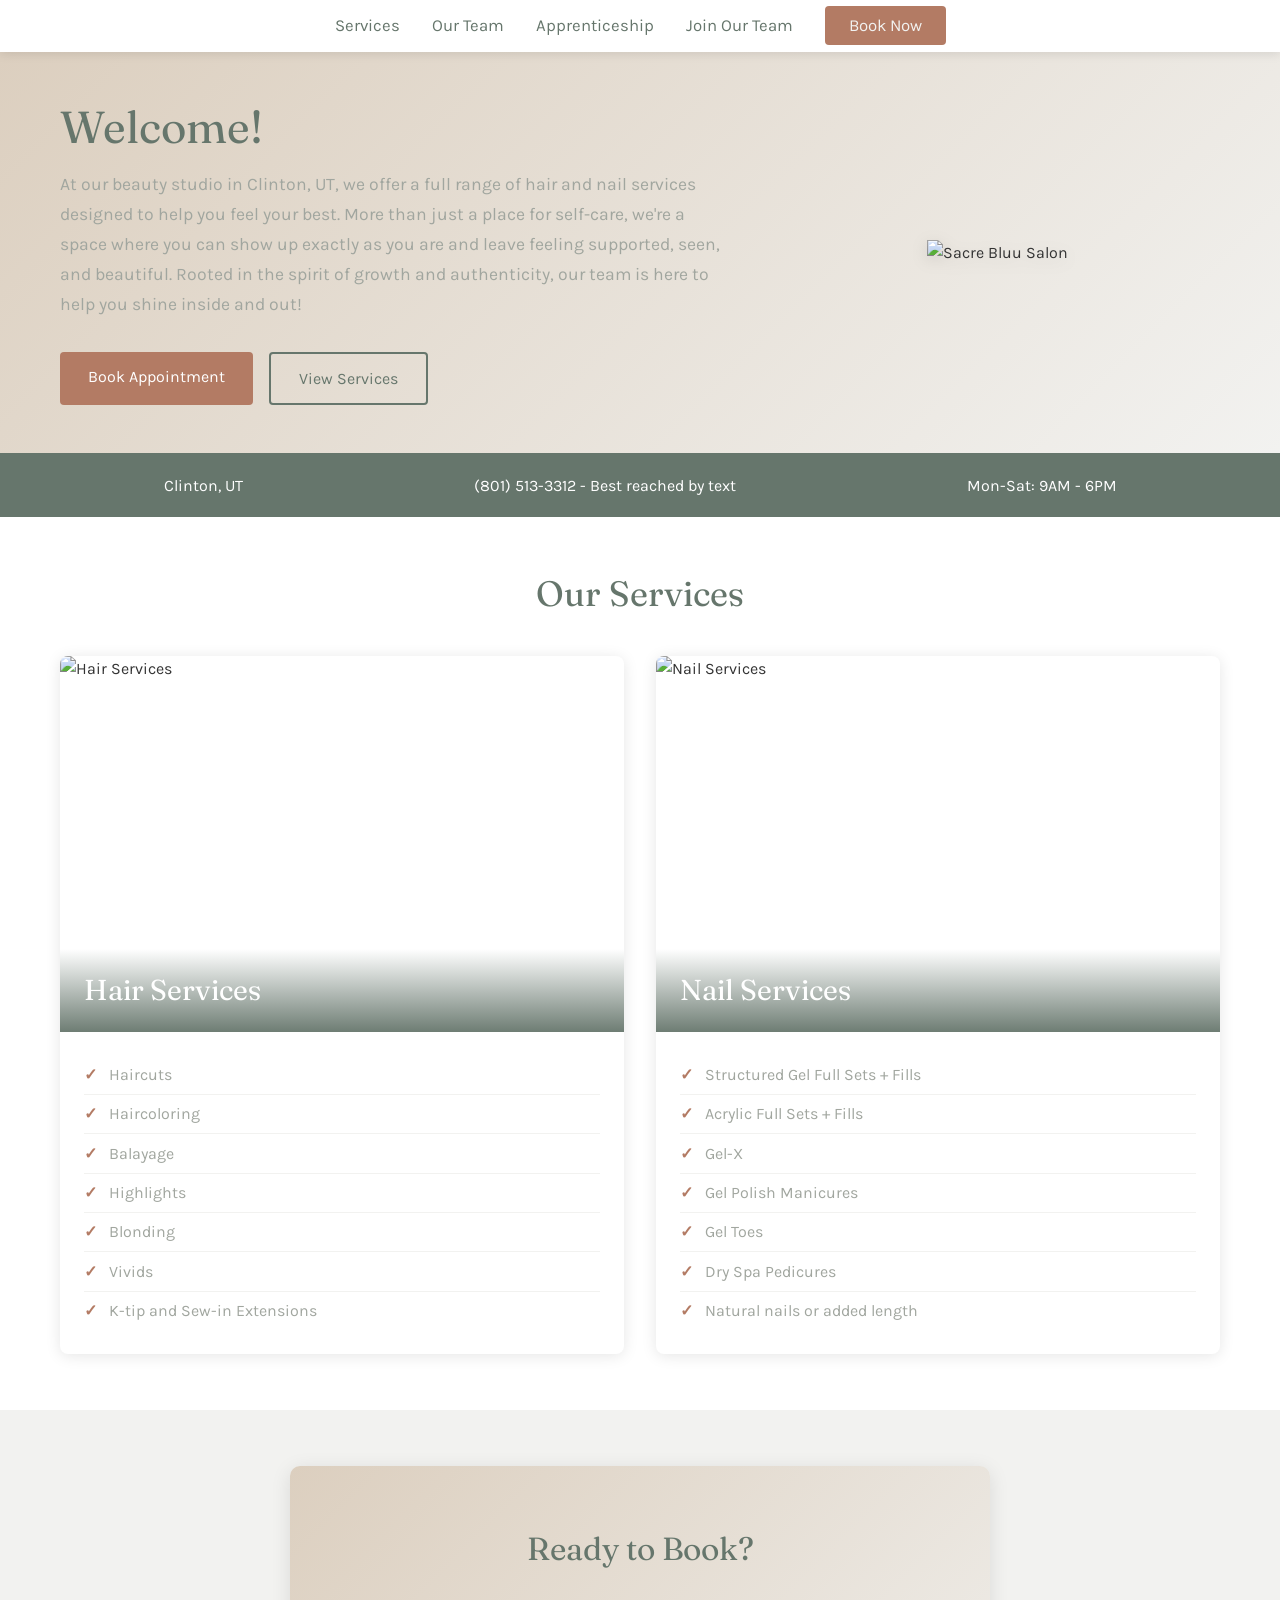
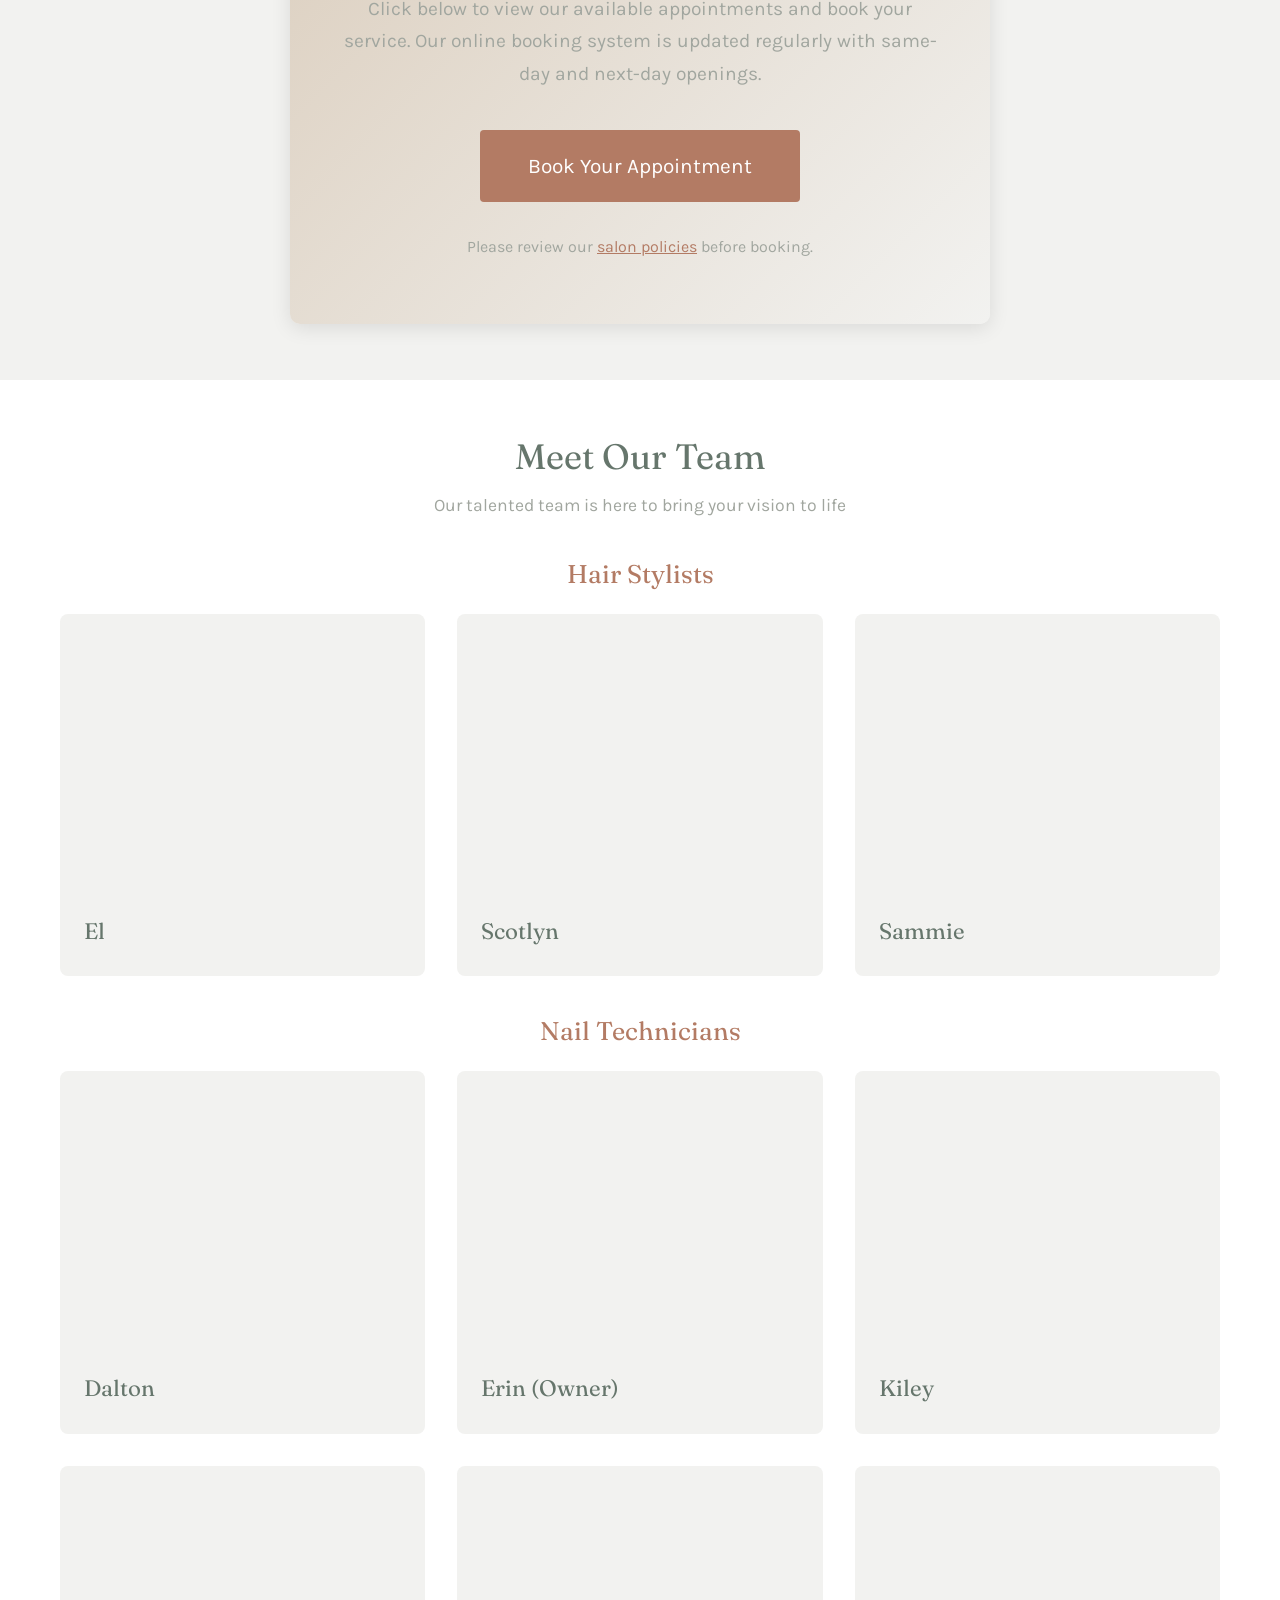
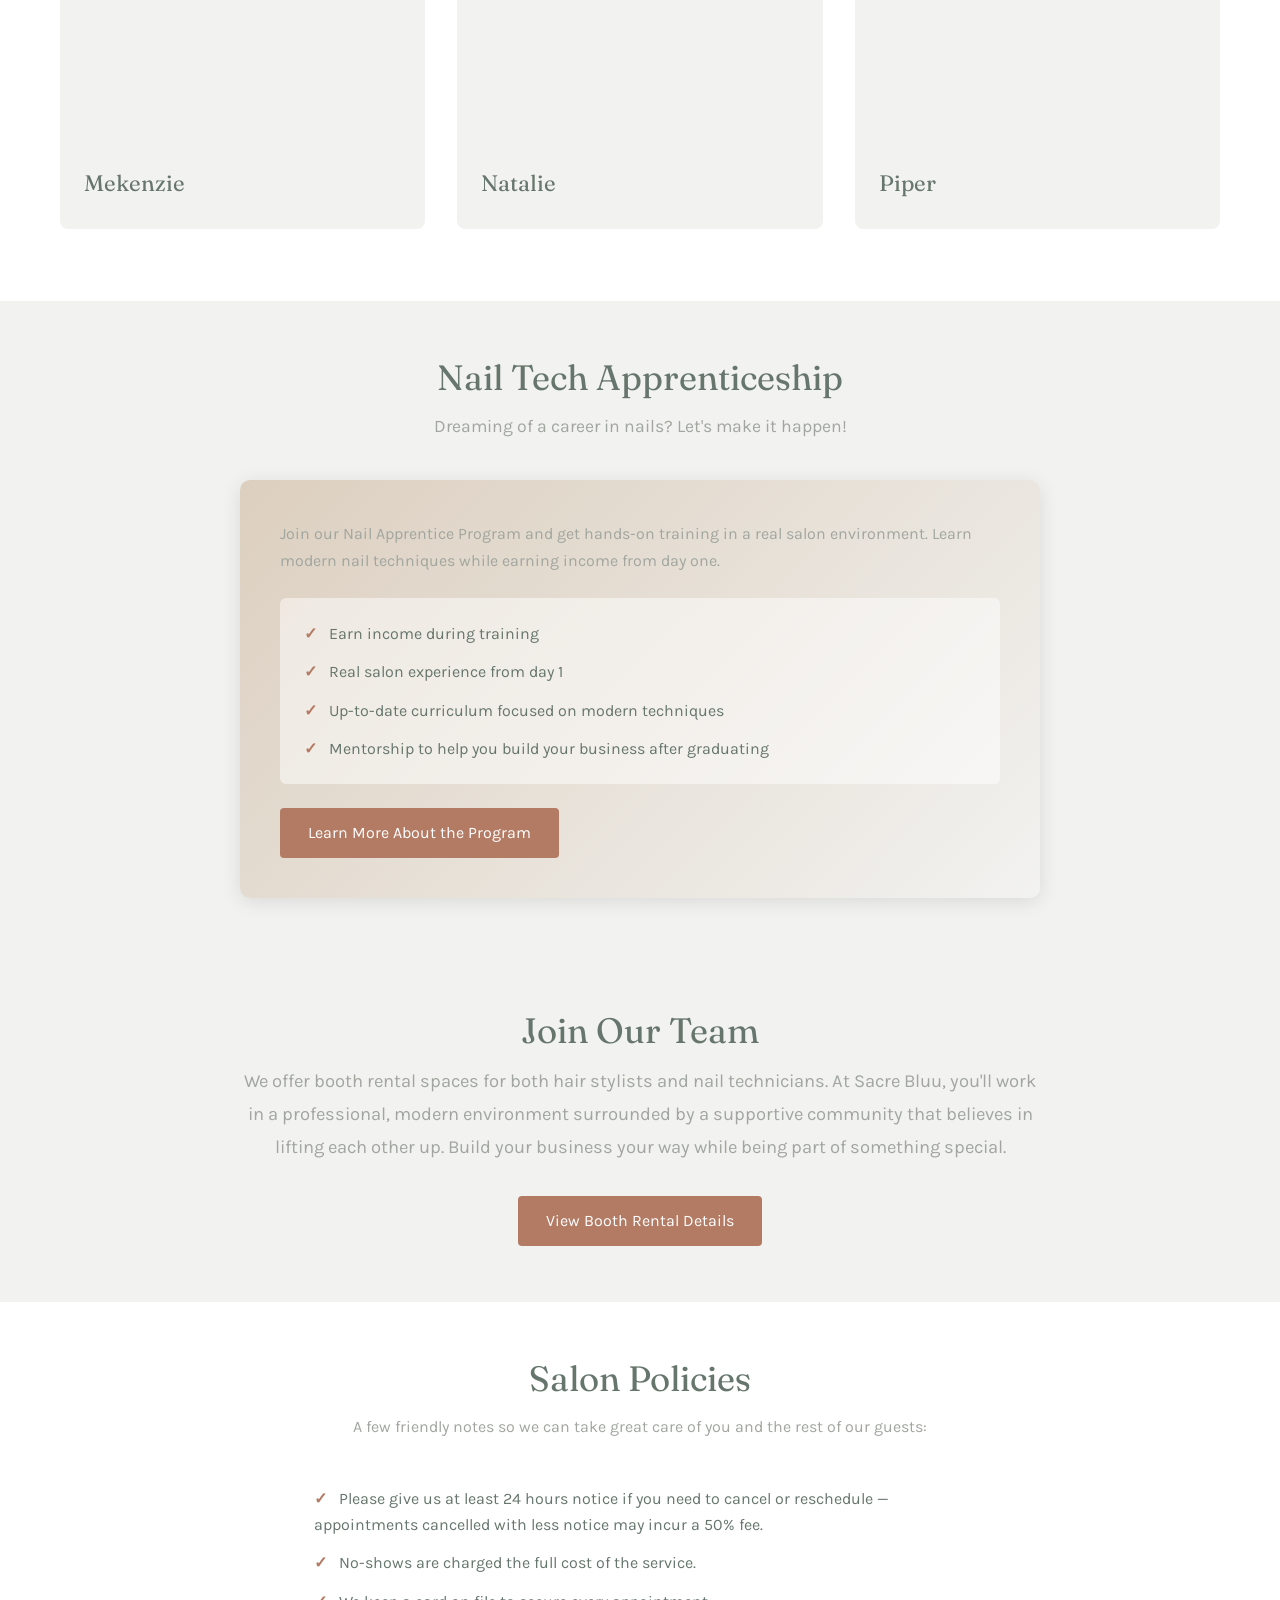
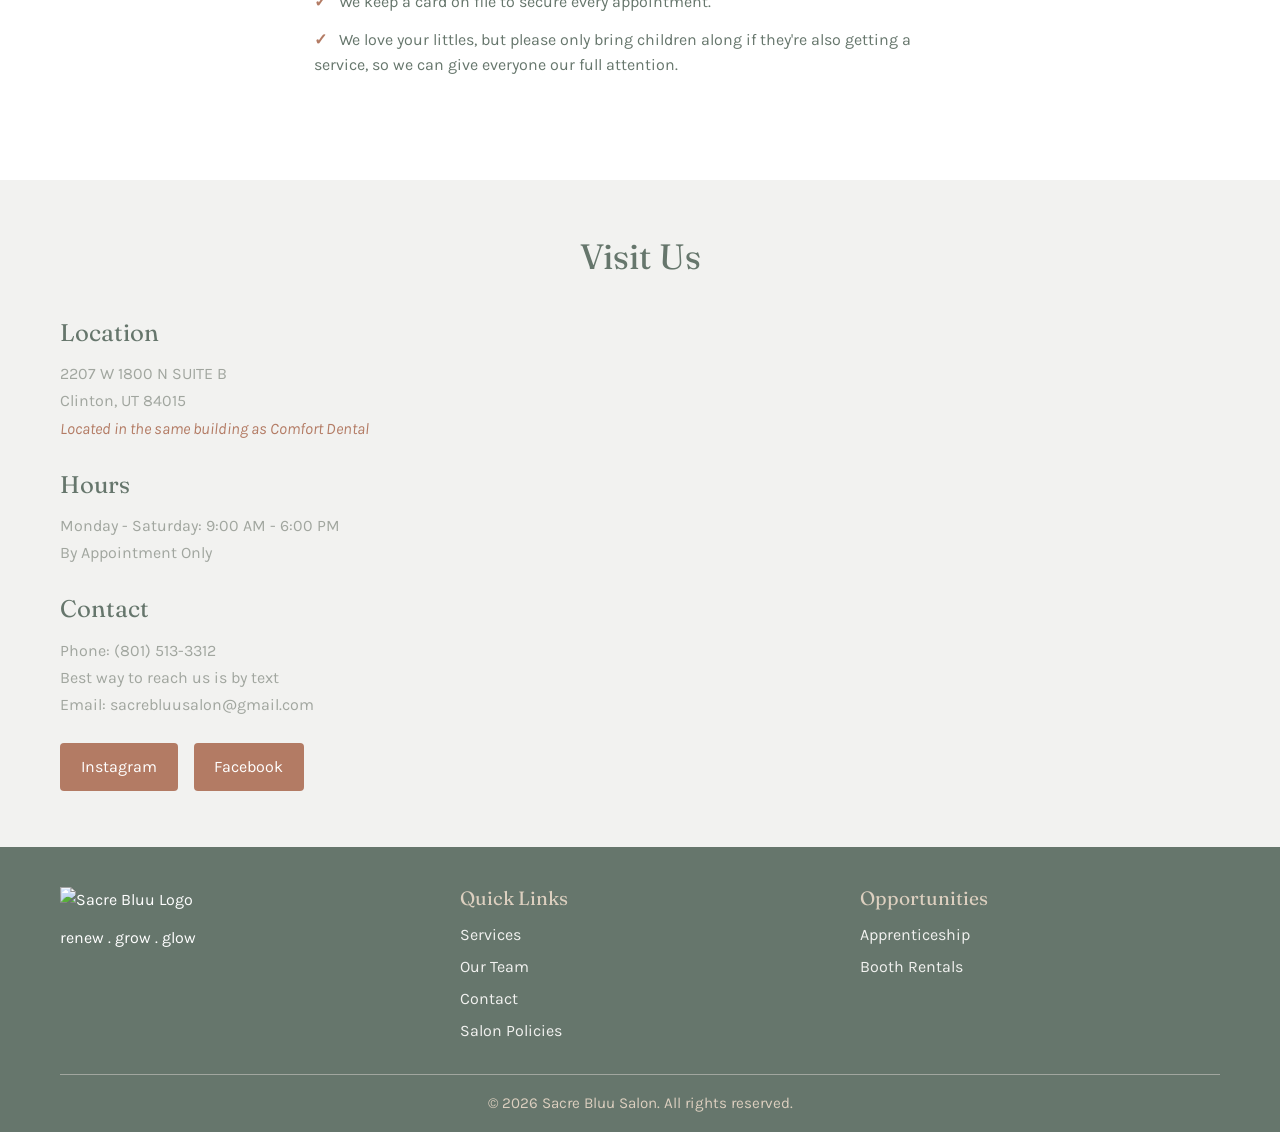
==== commit deaefd9e: "Update team section and fix instructor photo - Fix broken instructor photo path on apprenticeship pa" ====
--- a/index.html
+++ b/index.html
@@ -140,40 +140,33 @@
             <div class="team-grid">
                 <div class="team-card">
                     <div class="team-photo">
-                        <img src="images/team/el.jpg" alt="El">
                         <div class="team-overlay">
                             <a href="https://www.instagram.com/curlsupsanddyes" class="portfolio-link" target="_blank">@curlsupsanddyes</a>
                         </div>
                     </div>
                     <div class="team-info">
                         <h3>El</h3>
-                        <p class="specialty">Colour services, traditional/non-traditional cuts, all genders</p>
-                    </div>
-                </div>
-
-                <div class="team-card">
-                    <div class="team-photo">
-                        <img src="images/team/scotlyn.jpg" alt="Scotlyn">
+                    </div>
+                </div>
+
+                <div class="team-card">
+                    <div class="team-photo">
                         <div class="team-overlay">
                             <a href="https://www.instagram.com/looksby.scotti" class="portfolio-link" target="_blank">@looksby.scotti</a>
                         </div>
                     </div>
                     <div class="team-info">
                         <h3>Scotlyn</h3>
-                        <p class="specialty">Color, blonding, sew-in & k-tip extensions</p>
-                    </div>
-                </div>
-
-                <div class="team-card">
-                    <div class="team-photo">
-                        <img src="images/team/whitney.jpg" alt="Whitney">
-                        <div class="team-overlay">
-                            <a href="https://www.instagram.com/simply_youbywhit" class="portfolio-link" target="_blank">@simply_youbywhit</a>
-                        </div>
-                    </div>
-                    <div class="team-info">
-                        <h3>Whitney</h3>
-                        <p class="specialty">Color, blonding, sew-in extensions</p>
+                    </div>
+                </div>
+
+                <div class="team-card">
+                    <div class="team-photo">
+                        <div class="team-overlay">
+                        </div>
+                    </div>
+                    <div class="team-info">
+                        <h3>Sammie</h3>
                     </div>
                 </div>
             </div>
@@ -183,33 +176,28 @@
             <div class="team-grid">
                 <div class="team-card">
                     <div class="team-photo">
-                        <img src="images/team/dalton.jpg" alt="Dalton">
                         <div class="team-overlay">
                             <a href="https://www.instagram.com/deezz.nailz" class="portfolio-link" target="_blank">@deezz.nailz</a>
                         </div>
                     </div>
                     <div class="team-info">
                         <h3>Dalton</h3>
-                        <p class="specialty">Structured gel, nail art</p>
-                    </div>
-                </div>
-
-                <div class="team-card">
-                    <div class="team-photo">
-                        <img src="images/team/erin3.jpg" alt="Erin" style="object-position: center 8%;">
+                    </div>
+                </div>
+
+                <div class="team-card">
+                    <div class="team-photo">
                         <div class="team-overlay">
                             <a href="https://www.instagram.com/erinjensennails" class="portfolio-link" target="_blank">@erinjensennails</a>
                         </div>
                     </div>
                     <div class="team-info">
                         <h3>Erin (Owner)</h3>
-                        <p class="specialty">Russian manicure, structured gel on natural nails</p>
-                    </div>
-                </div>
-
-                <div class="team-card">
-                    <div class="team-photo">
-                        <img src="images/team/kiley.jpg" alt="Kiley">
+                    </div>
+                </div>
+
+                <div class="team-card">
+                    <div class="team-photo">
                         <div class="team-overlay">
                             <a href="https://www.instagram.com/n4sty_nails" class="portfolio-link" target="_blank">@n4sty_nails</a>
                         </div>
@@ -221,55 +209,37 @@
 
                 <div class="team-card">
                     <div class="team-photo">
-                        <img src="images/team/lacey.jpg" alt="Lacey">
-                        <div class="team-overlay">
-                            <a href="https://www.instagram.com/laceylou_nails" class="portfolio-link" target="_blank">@laceylou_nails</a>
-                        </div>
-                    </div>
-                    <div class="team-info">
-                        <h3>Lacey</h3>
-                        <p class="specialty">Structured gel extensions, nail art, dry pedicures</p>
-                    </div>
-                </div>
-
-                <div class="team-card">
-                    <div class="team-photo">
-                        <img src="images/team/mekenzie.jpg" alt="Mekenzie">
                         <div class="team-overlay">
                             <a href="https://www.instagram.com/kenziecosmetixs" class="portfolio-link" target="_blank">@kenziecosmetixs</a>
                         </div>
                     </div>
                     <div class="team-info">
                         <h3>Mekenzie</h3>
-                        <p class="specialty">Acrylic & gel, nail art, extensions</p>
-                    </div>
-                </div>
-
-                <div class="team-card">
-                    <div class="team-photo">
-                        <img src="images/team/natalie.jpg" alt="Natalie">
+                    </div>
+                </div>
+
+                <div class="team-card">
+                    <div class="team-photo">
                         <div class="team-overlay">
                             <a href="https://www.instagram.com/nataliasnails___" class="portfolio-link" target="_blank">@nataliasnails___</a>
                         </div>
                     </div>
                     <div class="team-info">
                         <h3>Natalie</h3>
-                        <p class="specialty">Acrylic, gel-x, structured gel overlays, dry pedicure</p>
-                    </div>
-                </div>
-
-                <div class="team-card">
-                    <div class="team-photo">
-                        <img src="images/team/piper.jpg" alt="Piper">
+                    </div>
+                </div>
+
+                <div class="team-card">
+                    <div class="team-photo">
                         <div class="team-overlay">
                             <a href="https://www.instagram.com/pipern.nails" class="portfolio-link" target="_blank">@pipern.nails</a>
                         </div>
                     </div>
                     <div class="team-info">
                         <h3>Piper</h3>
-                        <p class="specialty">Gel, acrylic, nail art</p>
-                    </div>
-                </div>
+                    </div>
+                </div>
+
             </div>
         </div>
     </section>
--- a/styles-v3-contemporary.css
+++ b/styles-v3-contemporary.css
@@ -443,7 +443,7 @@
 
 .team-grid {
     display: grid;
-    grid-template-columns: repeat(auto-fit, minmax(250px, 1fr));
+    grid-template-columns: repeat(3, 1fr);
     gap: 2rem;
     margin-top: 1.5rem;
     margin-bottom: 1rem;
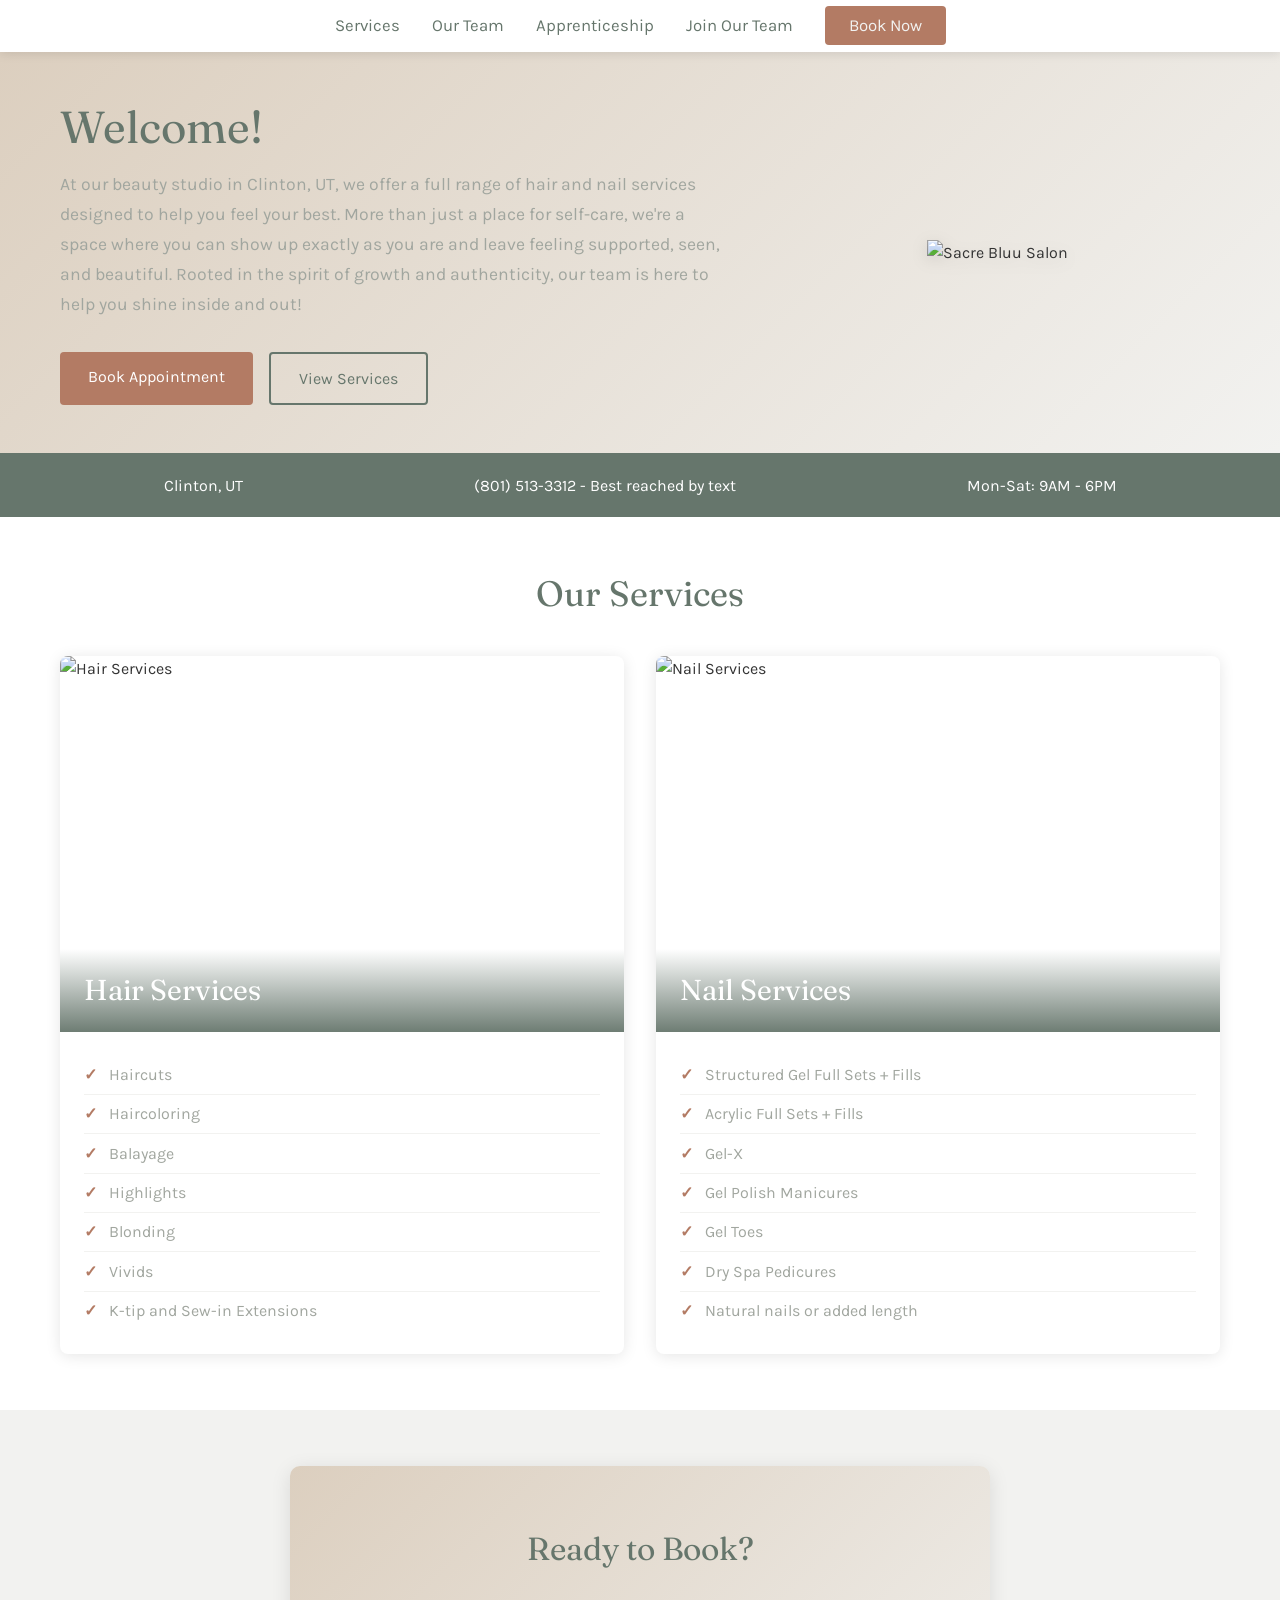
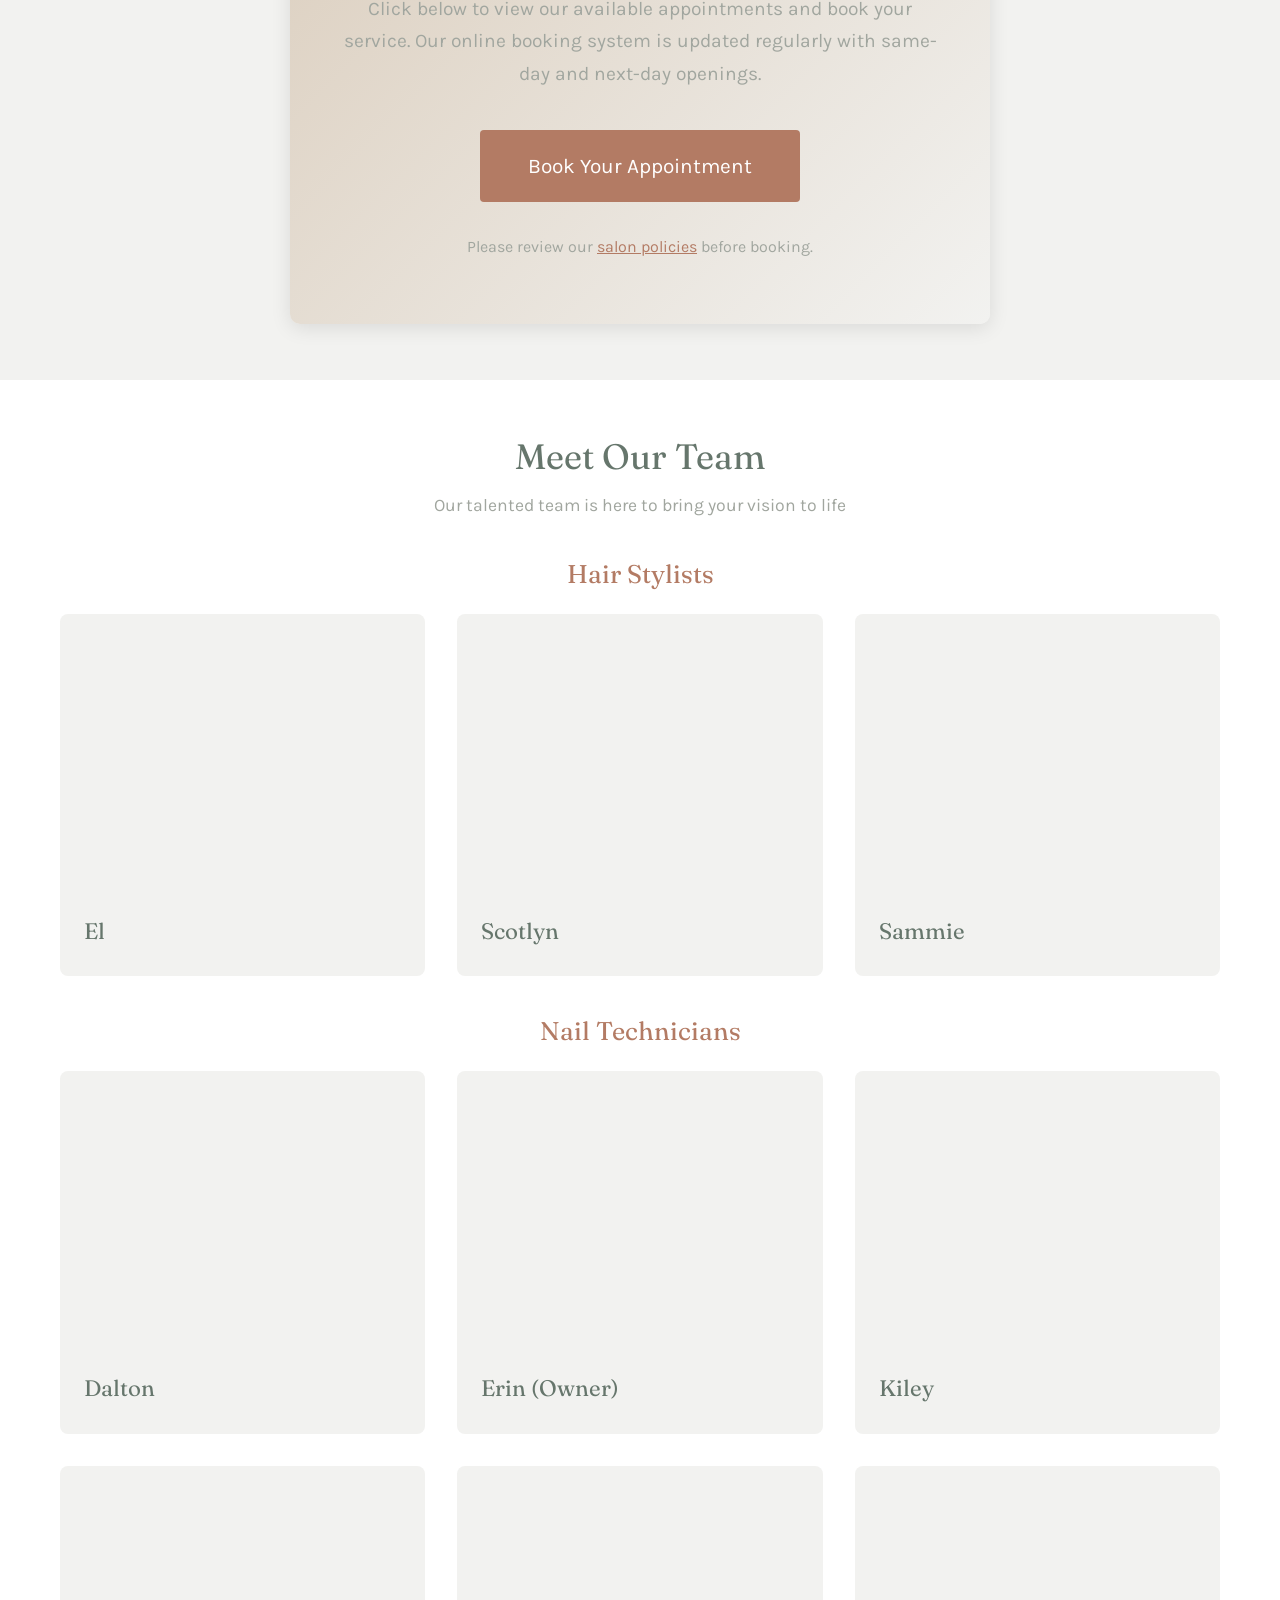
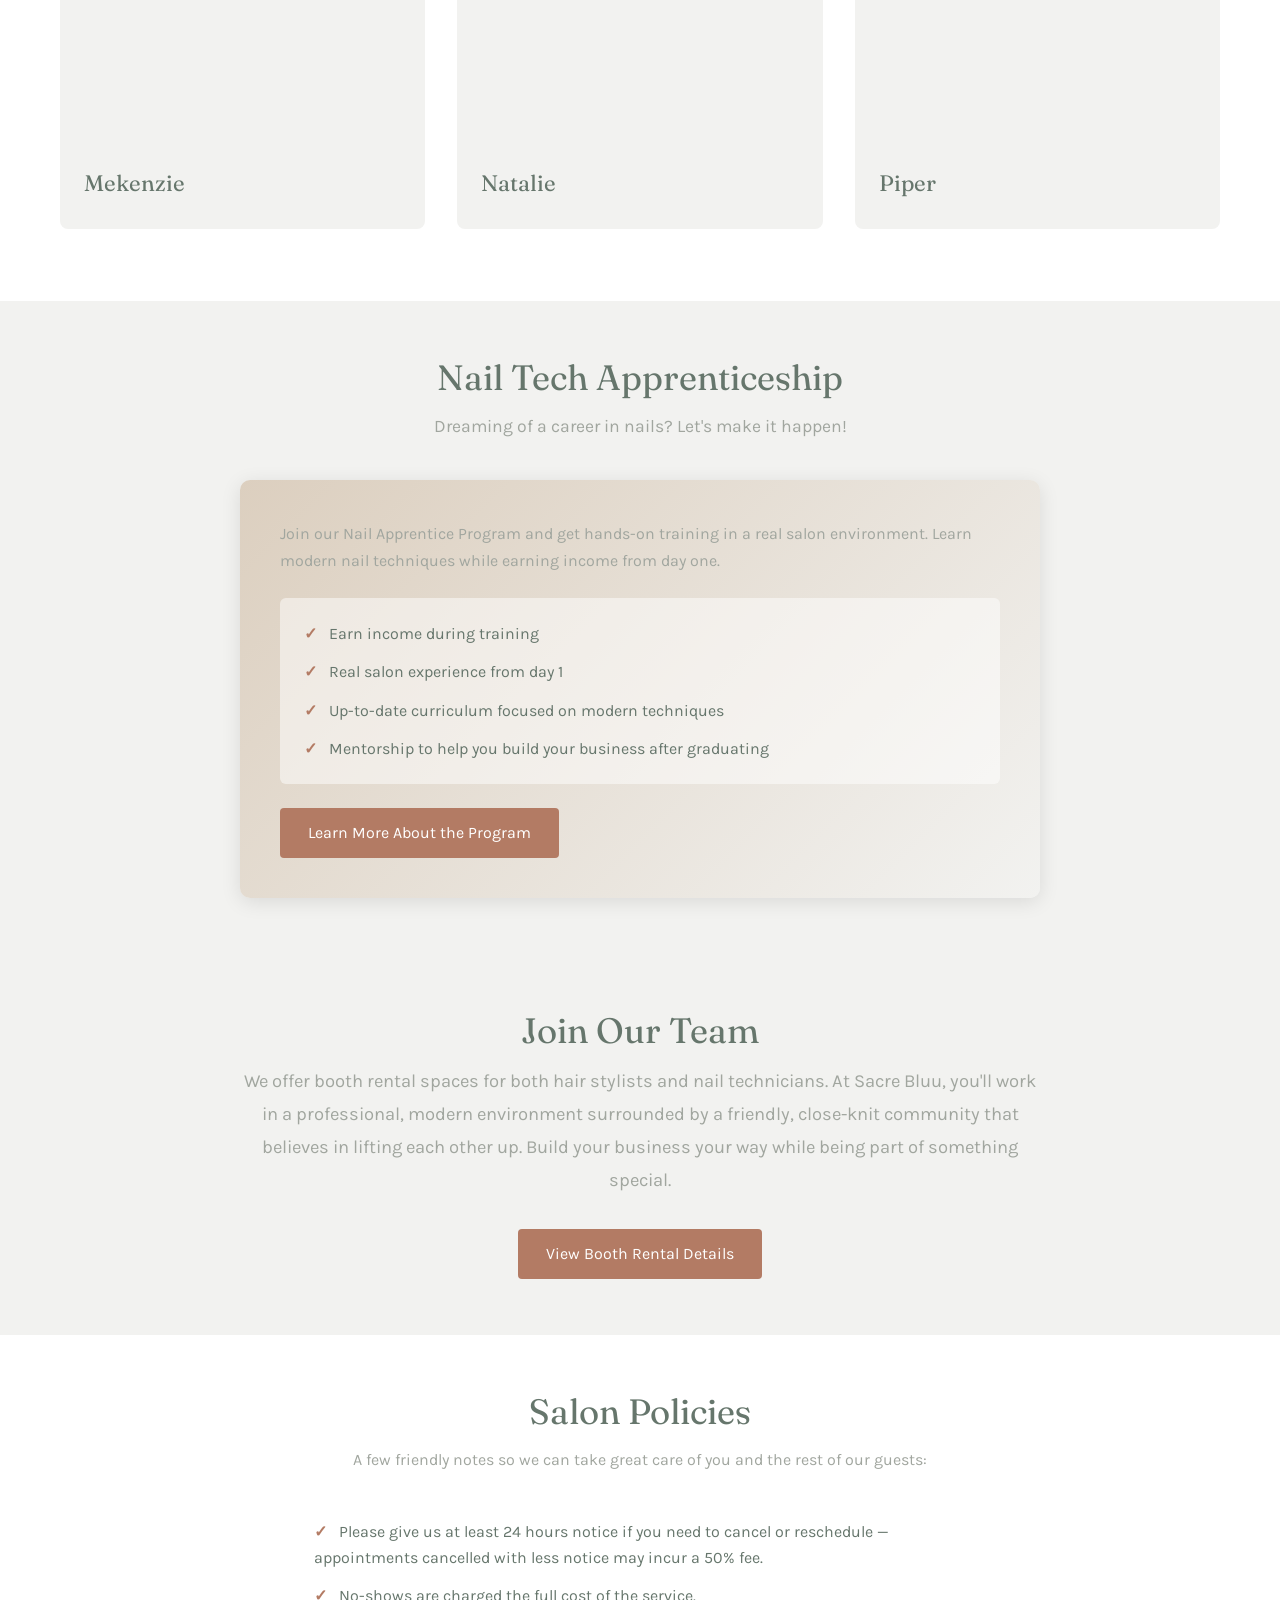
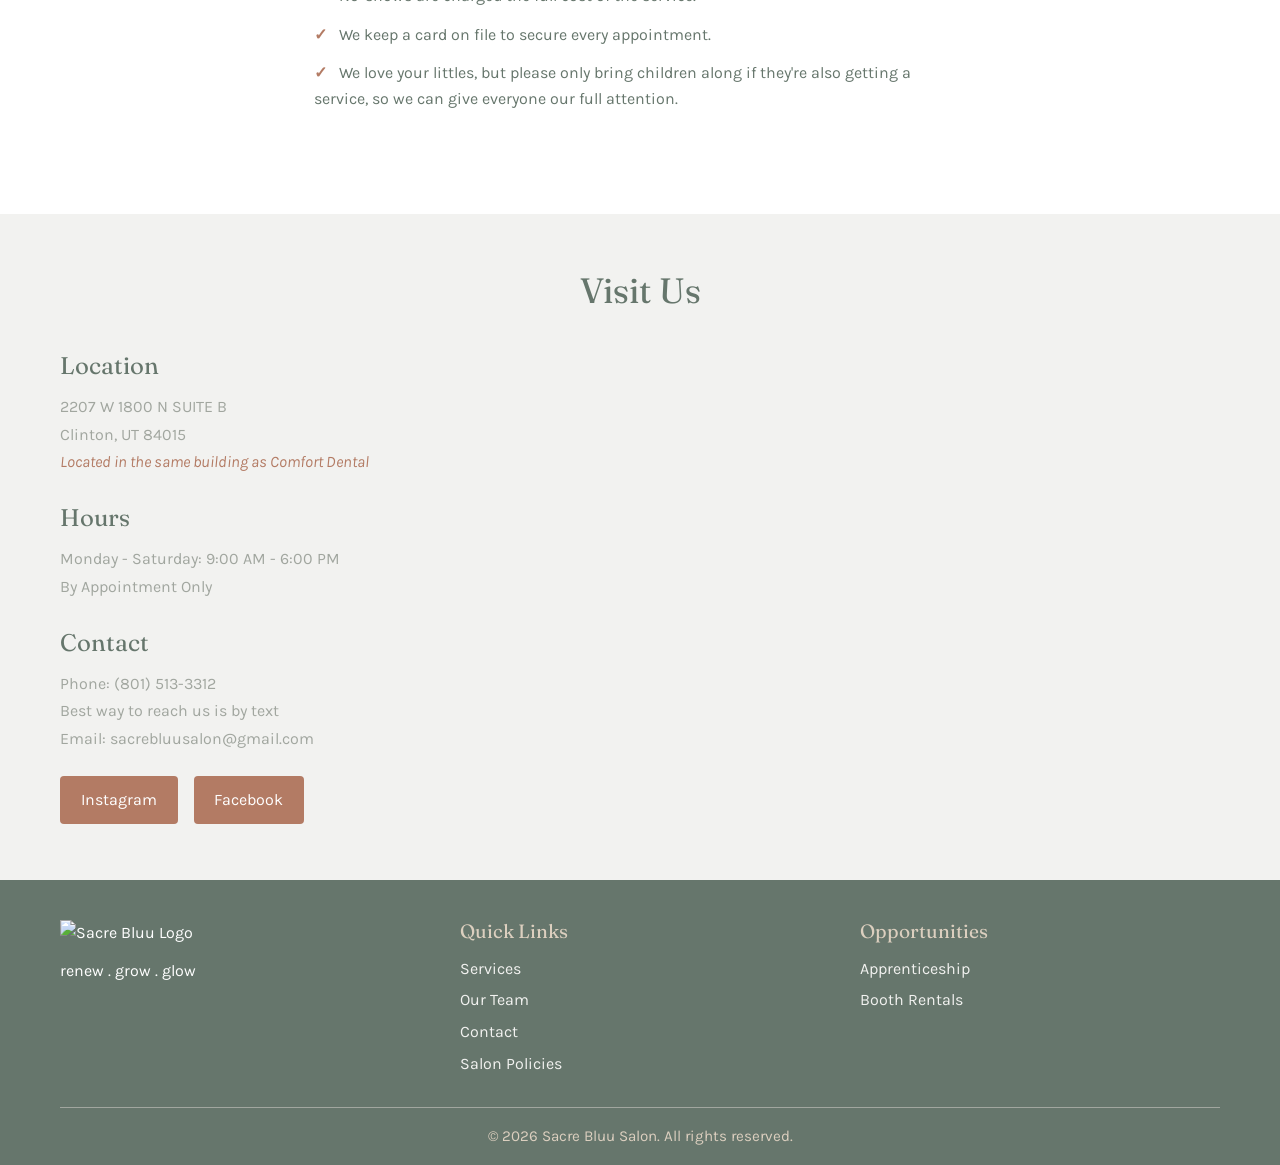
==== commit ff41b6d0: "Update booth rentals page and homepage wording - Replace application buttons with text/email salon t" ====
--- a/index.html
+++ b/index.html
@@ -272,7 +272,7 @@
 
             <div style="max-width: 800px; margin: 0 auto; text-align: center;">
                 <p style="color: #a1a69f; font-size: 1.15rem; line-height: 1.8; margin-bottom: 2rem;">
-                    We offer booth rental spaces for both hair stylists and nail technicians. At Sacre Bluu, you'll work in a professional, modern environment surrounded by a supportive community that believes in lifting each other up. Build your business your way while being part of something special.
+                    We offer booth rental spaces for both hair stylists and nail technicians. At Sacre Bluu, you'll work in a professional, modern environment surrounded by a friendly, close-knit community that believes in lifting each other up. Build your business your way while being part of something special.
                 </p>
                 <a href="booth-rentals.html" class="btn btn-primary">View Booth Rental Details</a>
             </div>
--- a/styles-v3-contemporary.css
+++ b/styles-v3-contemporary.css
@@ -360,6 +360,10 @@
     margin-top: 2rem;
 }
 
+.booking-grid.even {
+    grid-template-columns: 1fr 1fr;
+}
+
 .booking-info h2 {
     color: #66766c;
     margin-bottom: 0.8rem;
@@ -824,7 +828,8 @@
         grid-template-columns: 1fr;
     }
 
-    .booking-grid {
+    .booking-grid,
+    .booking-grid.even {
         grid-template-columns: 1fr;
     }
 
